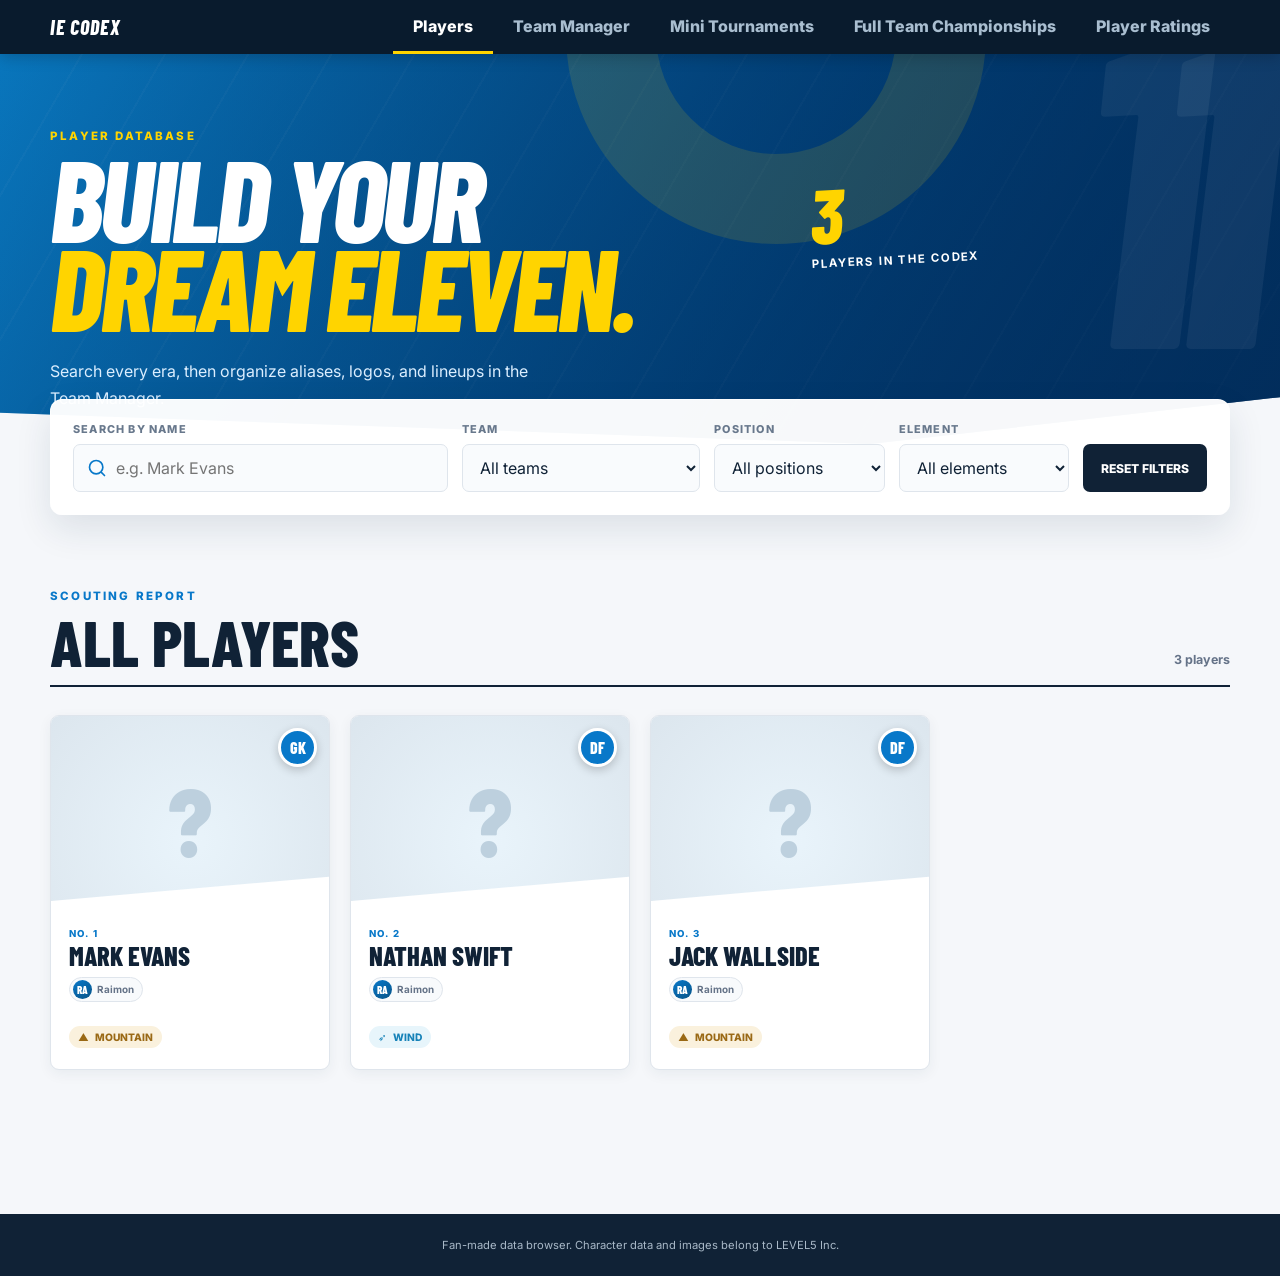
==== index.html @ 279a4577 "Add selected teams ratings export" ====
<!doctype html>
<html lang="en">
<head>
  <meta charset="utf-8">
  <meta name="viewport" content="width=device-width, initial-scale=1">
  <meta name="description" content="Browse players and manage teams in the Inazuma Eleven Player Codex.">
  <title>Inazuma Eleven Player Codex</title>
  <link rel="stylesheet" href="styles.css">
</head>
<body>
  <nav class="topbar">
    <div class="shell topbar__inner">
      <strong>IE Codex</strong>
      <div class="view-tabs" role="tablist" aria-label="Application pages">
        <button class="view-tab is-active" data-view="players" type="button">Players</button>
        <button class="view-tab" data-view="teams" type="button">Team Manager</button>
        <button class="view-tab" data-view="tournaments" type="button">Mini Tournaments</button>
        <button class="view-tab" data-view="championships" type="button">Full Team Championships</button>
        <button class="view-tab" data-view="ratings" type="button">Player Ratings</button>
      </div>
    </div>
  </nav>
  <header class="hero">
    <div class="hero__glow" aria-hidden="true"></div>
    <div class="shell hero__content">
      <p class="eyebrow">Player database</p>
      <h1>Build your <span>dream eleven.</span></h1>
      <p class="hero__copy">Search every era, then organize aliases, logos, and lineups in the Team Manager.</p>
      <div class="hero__stats" aria-live="polite"><strong id="total-count">0</strong><span>players in the codex</span></div>
    </div>
  </header>

  <main class="shell">
    <section id="players-view" class="app-view">
      <section class="filters" aria-label="Player filters">
        <label class="search-field"><span>Search by name</span><span class="search-field__control"><svg aria-hidden="true" viewBox="0 0 24 24"><path d="m21 21-4.35-4.35m2.35-5.65a8 8 0 1 1-16 0 8 8 0 0 1 16 0Z"/></svg><input id="search" type="search" placeholder="e.g. Mark Evans" autocomplete="off"></span></label>
        <label><span>Team</span><select id="team-filter"><option value="">All teams</option></select></label>
        <label><span>Position</span><select id="position-filter"><option value="">All positions</option></select></label>
        <label><span>Element</span><select id="element-filter"><option value="">All elements</option></select></label>
        <button id="reset-filters" class="reset" type="button">Reset filters</button>
      </section>
      <section class="results" aria-labelledby="results-title">
        <div class="results__heading"><div><p class="eyebrow">Scouting report</p><h2 id="results-title">All players</h2></div><p id="result-count" class="result-count" aria-live="polite"></p></div>
        <div id="player-grid" class="player-grid"></div>
        <div id="empty-state" class="empty-state" hidden><span class="empty-state__ball" aria-hidden="true">⚽</span><h2>No players found</h2><p>Try another name or reset your filters.</p><button id="empty-reset" type="button">Show all players</button></div>
        <nav id="pagination" class="pagination" aria-label="Results pages"></nav>
      </section>
    </section>

    <section id="teams-view" class="app-view manager" hidden>
      <div class="manager__heading">
        <div><p class="eyebrow">Club administration</p><h2>Team Manager</h2><p>Automatic teams stay in sync with players.js. Your manual edits always take priority.</p></div>
        <div class="manager__actions"><button id="export-teams" class="button button--quiet" type="button">Export teams.js</button><button id="create-team" class="button" type="button">Create team</button></div>
      </div>
      <div class="manager__tools">
        <input id="team-search" type="search" placeholder="Search teams and aliases…">
        <button id="merge-teams" class="button button--dark" type="button" disabled>Merge selected</button>
      </div>
      <p id="team-count" class="result-count"></p>
      <div id="team-grid" class="team-grid"></div>
    </section>

    <section id="tournaments-view" class="app-view manager" hidden>
      <div class="manager__heading">
        <div><p class="eyebrow">Six-a-side setup</p><h2>Mini Tournaments</h2><p>Create tournament files for another game using only teamId and playerIds references.</p></div>
        <div class="manager__actions"><button id="export-tournaments" class="button button--quiet" type="button">Export mini-tournaments.js</button><button id="create-tournament" class="button" type="button">Create tournament</button></div>
      </div>
      <p id="tournament-count" class="result-count"></p>
      <div id="tournament-grid" class="tournament-grid"></div>
    </section>

    <section id="championships-view" class="app-view manager" hidden>
      <div class="manager__heading">
        <div><p class="eyebrow">Full roster competition</p><h2>Full Team Championships</h2><p>Create championship files with complete team rosters from teams.js and players.js.</p></div>
        <div class="manager__actions"><button id="export-championships" class="button button--quiet" type="button">Export full-team-championships.js</button><button id="create-championship" class="button" type="button">Create championship</button></div>
      </div>
      <p id="championship-count" class="result-count"></p>
      <div id="championship-grid" class="tournament-grid"></div>
    </section>

    <section id="ratings-view" class="app-view manager" hidden>
      <div class="manager__heading">
        <div><p class="eyebrow">Data check</p><h2>Player Ratings</h2><p>Read-only verification page for players and team links before rating tools are added.</p></div>
      </div>
      <details class="ratings-debug-details"><summary>Debug</summary><div id="ratings-debug" class="ratings-debug" aria-live="polite"></div></details>
      <div class="manager__actions ratings-actions"><button id="export-ratings" class="button button--quiet" type="button">Export ratings.json</button><button id="export-rated-teams" class="button button--quiet" type="button">Export teams.rated.json</button></div>
      <details class="ratings-selected-export"><summary>Export per squadre</summary>
        <div class="ratings-selected-export__actions"><button id="ratings-export-select-all" class="button button--quiet" type="button">Seleziona tutte</button><button id="ratings-export-clear" class="button button--quiet" type="button">Deseleziona tutte</button><button id="ratings-export-rated-only" class="button button--quiet" type="button">Solo squadre con almeno 1 giocatore valutato</button></div>
        <div id="ratings-export-team-list" class="ratings-export-team-list"></div>
        <div class="ratings-selected-export__footer"><button id="export-selected-team-ratings" class="button" type="button" disabled>Export squadre selezionate</button><p id="ratings-export-feedback" class="picker-message">Seleziona almeno una squadra da esportare.</p></div>
      </details>
      <div id="ratings-progress" class="ratings-progress"></div>
      <div class="ratings-layout">
        <section class="ratings-teams-panel">
          <div class="ratings-section-bar"><h3>Squadre</h3><button id="ratings-toggle-teams" class="button button--quiet" type="button">Nascondi squadre</button></div>
          <div id="ratings-team-list" class="ratings-team-list"></div>
        </section>
        <section class="ratings-roster-panel">
          <div id="ratings-selected-team" class="ratings-selected-team"></div>
          <h3 id="ratings-player-heading">Giocatori squadra</h3>
          <div class="ratings-filters"><input id="ratings-player-search" type="search" placeholder="Cerca giocatore…"><select id="ratings-status-filter"><option value="all">Tutti</option><option value="rated">Valutati</option><option value="unrated">Non valutati</option></select></div>
          <div id="ratings-player-list" class="ratings-player-list"></div>
        </section>
        <section class="ratings-editor-panel">
          <div id="ratings-editor" class="ratings-editor" hidden></div>
        </section>
      </div>
    </section>
  </main>

  <dialog id="team-dialog" class="team-dialog">
    <form id="team-form" method="dialog">
      <header class="dialog-header"><div id="dialog-logo" class="team-logo team-logo--large"></div><div><p class="eyebrow">Team detail</p><h2 id="dialog-title">Team</h2></div><button class="dialog-close" value="cancel" aria-label="Close">×</button></header>
      <input id="team-id" type="hidden">
      <div class="form-grid">
        <label><span>Team name</span><input id="team-name" required></label>
        <label class="logo-field"><span>Logo URL</span><span class="inline-control"><input id="team-logo-url" type="url" placeholder="https://example.com/logo.png"><button id="set-logo" type="button">Set Logo URL</button></span></label>
        <label class="form-wide"><span>Aliases (one per line)</span><textarea id="team-aliases" rows="3" placeholder="Raimon GO&#10;Raimon Junior High"></textarea></label>
        <label class="form-wide"><span>Notes</span><textarea id="team-notes" rows="3"></textarea></label>
      </div>
      <section class="roster-editor"><div class="roster-editor__heading"><h3>Players</h3><span id="roster-count"></span></div><div class="roster-add"><select id="add-player"></select><button id="add-player-button" type="button">Add player</button></div><div id="roster-list" class="roster-list"></div></section>
      <footer class="dialog-actions"><button id="delete-team" class="button button--danger" type="button">Delete custom team</button><span></span><button class="button button--quiet" value="cancel">Cancel</button><button id="save-team" class="button" value="default">Save changes</button></footer>
    </form>
  </dialog>

  <dialog id="merge-dialog" class="confirm-dialog"><form method="dialog"><h2>Merge teams</h2><p id="merge-summary"></p><label><span>Keep as canonical team</span><select id="merge-target"></select></label><p class="warning">A backup will be created automatically. All players and aliases will move to the canonical team.</p><div class="dialog-actions"><button class="button button--quiet" value="cancel">Cancel</button><button id="confirm-merge" class="button button--danger" value="default">Confirm merge</button></div></form></dialog>

  <dialog id="tournament-dialog" class="tournament-dialog">
    <form id="tournament-form" method="dialog">
      <header class="dialog-header"><div><p class="eyebrow">Tournament detail</p><h2 id="tournament-title">Mini Tournament</h2></div><button class="dialog-close" value="cancel" aria-label="Close">×</button></header>
      <input id="tournament-id" type="hidden">
      <label class="single-field"><span>Tournament name</span><input id="tournament-name" required></label>
      <section class="tournament-builder">
        <div class="tournament-picker">
          <h3>Team picker</h3>
          <input id="tournament-team-search" class="team-card-search" type="search" placeholder="Search available teams…">
          <div id="tournament-team-cards" class="selectable-team-grid"></div>
          <button id="add-tournament-team" class="button" type="button" disabled>Add team to tournament</button>
          <p id="tournament-picker-message" class="picker-message">Select 6 players to add this team</p>
          <div id="tournament-player-picker" class="tournament-player-list"></div>
        </div>
        <div class="tournament-added">
          <h3>Teams in this tournament</h3>
          <div id="tournament-team-panels" class="tournament-team-panels"></div>
        </div>
      </section>
      <div id="tournament-errors" class="validation-errors" aria-live="polite"></div>
      <footer class="dialog-actions"><button id="delete-tournament" class="button button--danger" type="button">Delete</button><span></span><button class="button button--quiet" value="cancel">Cancel</button><button id="save-tournament" class="button" value="default">Save tournament</button></footer>
    </form>
  </dialog>

  <dialog id="championship-dialog" class="tournament-dialog">
    <form id="championship-form" method="dialog">
      <header class="dialog-header"><div><p class="eyebrow">Championship detail</p><h2 id="championship-title">Championship</h2></div><button class="dialog-close" value="cancel" aria-label="Close">×</button></header>
      <input id="championship-id" type="hidden">
      <label class="single-field"><span>Championship name</span><input id="championship-name" required></label>
      <section class="tournament-builder">
        <div class="tournament-picker">
          <h3>Add full team</h3>
          <input id="championship-team-search" class="team-card-search" type="search" placeholder="Search available teams…">
          <div id="championship-team-cards" class="selectable-team-grid"></div>
          <p class="picker-message">Select a team card to add its full roster automatically.</p>
        </div>
        <div class="tournament-added">
          <h3>Teams in this championship</h3>
          <div id="championship-team-panels" class="tournament-team-panels"></div>
        </div>
      </section>
      <div id="championship-errors" class="validation-errors" aria-live="polite"></div>
      <footer class="dialog-actions"><button id="delete-championship" class="button button--danger" type="button">Delete</button><span></span><button class="button button--quiet" value="cancel">Cancel</button><button id="save-championship" class="button" value="default">Save championship</button></footer>
    </form>
  </dialog>

  <dialog id="championship-roster-dialog" class="tournament-dialog">
    <form method="dialog">
      <header class="dialog-header"><div><p class="eyebrow">Roster editor</p><h2 id="championship-roster-title">Edit roster</h2></div><button class="dialog-close" value="cancel" aria-label="Close">×</button></header>
      <div class="manager__tools"><input id="championship-roster-search" type="search" placeholder="Search this team roster…"><button id="reset-championship-roster" class="button button--quiet" type="button">Reset roster to full team</button></div>
      <div id="championship-roster-list" class="tournament-player-list"></div>
      <section class="championship-staff-editor">
        <h3>Optional staff</h3>
        <p class="picker-message">Staff controls are only available in Full Team Championships.</p>
        <input id="championship-staff-search" class="team-card-search" type="search" placeholder="Search coach or staff candidates…">
        <div id="championship-head-coach" class="staff-selection"></div>
        <div id="championship-staff-list" class="staff-selection"></div>
      </section>
      <footer class="dialog-actions"><span></span><button id="save-championship-roster" class="button" value="default">Done</button></footer>
    </form>
  </dialog>

  <footer><div class="shell">Fan-made data browser. Character data and images belong to LEVEL5 Inc.</div></footer>
  <script src="data/players.js"></script><script src="data/teams.js"></script><script src="team-store.js"></script><script src="tournament-store.js"></script><script src="full-team-championship-store.js"></script><script src="app.js"></script><script src="full-team-championships.js"></script><script src="player-ratings.js"></script>
</body>
</html>
---- styles.css ----
@import url('https://fonts.googleapis.com/css2?family=Barlow+Condensed:ital,wght@0,600;0,700;0,800;1,800&family=Inter:wght@400;500;600;700&display=swap');

:root {
  --ink: #102236;
  --muted: #657388;
  --paper: #f5f7fa;
  --panel: #fff;
  --line: #dfe5ec;
  --blue: #0878c9;
  --blue-dark: #075387;
  --yellow: #ffd400;
  --shadow: 0 14px 36px rgba(18, 45, 72, .11);
}

* { box-sizing: border-box; }
html { scroll-behavior: smooth; }
body {
  margin: 0;
  color: var(--ink);
  background: var(--paper);
  font-family: Inter, system-ui, sans-serif;
  -webkit-font-smoothing: antialiased;
}
button, input, select { font: inherit; }
button, select { cursor: pointer; }
.shell { width: min(1180px, calc(100% - 40px)); margin-inline: auto; }

.hero {
  min-height: 390px;
  position: relative;
  overflow: hidden;
  color: #fff;
  background:
    linear-gradient(115deg, rgba(0, 30, 67, .2), rgba(0, 45, 91, .75)),
    repeating-linear-gradient(120deg, transparent 0 70px, rgba(255,255,255,.035) 70px 72px),
    linear-gradient(120deg, #0b8cdb, #034b8a 63%, #062d5c);
  clip-path: polygon(0 0, 100% 0, 100% 88%, 68% 100%, 0 92%);
}
.hero::after {
  content: "11";
  position: absolute;
  right: max(2vw, calc((100vw - 1180px) / 2));
  top: -92px;
  font: italic 800 430px/1 "Barlow Condensed", sans-serif;
  color: rgba(255,255,255,.055);
  letter-spacing: -45px;
}
.hero__glow {
  position: absolute;
  width: 420px;
  height: 420px;
  border: 90px solid rgba(255,212,0,.12);
  border-radius: 50%;
  right: 23%;
  top: -230px;
}
.hero__content { position: relative; z-index: 1; padding-top: 75px; }
.eyebrow {
  margin: 0 0 10px;
  color: var(--blue);
  font-size: .72rem;
  font-weight: 800;
  letter-spacing: .19em;
  text-transform: uppercase;
}
.hero .eyebrow { color: var(--yellow); }
.hero h1, .results h2 {
  font-family: "Barlow Condensed", Impact, sans-serif;
  font-weight: 800;
  text-transform: uppercase;
}
.hero h1 { max-width: 700px; margin: 0; font-size: clamp(3.8rem, 9vw, 7.6rem); font-style: italic; line-height: .77; letter-spacing: -.035em; }
.hero h1 span { display: block; color: var(--yellow); }
.hero__copy { max-width: 520px; margin: 28px 0 0; color: #dbeeff; line-height: 1.65; }
.hero__stats { position: absolute; left: min(760px, 66%); top: 126px; display: grid; transform: rotate(-3deg); }
.hero__stats strong { color: var(--yellow); font: italic 800 clamp(3rem, 6vw, 5.5rem)/.8 "Barlow Condensed"; }
.hero__stats span { margin-top: 12px; font-size: .72rem; font-weight: 700; letter-spacing: .12em; text-transform: uppercase; }

.filters {
  position: relative;
  z-index: 3;
  display: grid;
  grid-template-columns: 2.2fr 1.4fr 1fr 1fr auto;
  gap: 14px;
  align-items: end;
  margin-top: -45px;
  padding: 22px;
  border: 1px solid rgba(255,255,255,.8);
  border-radius: 12px;
  background: rgba(255,255,255,.97);
  box-shadow: var(--shadow);
}
.filters label { min-width: 0; }
.filters label > span:first-child { display: block; margin: 0 0 8px; color: #68788c; font-size: .68rem; font-weight: 800; letter-spacing: .11em; text-transform: uppercase; }
.filters input, .filters select {
  width: 100%; height: 48px; border: 1px solid var(--line); border-radius: 7px; outline: 0; color: var(--ink); background: #f9fbfd; transition: .2s;
}
.filters input { padding: 0 14px 0 42px; }
.filters select { padding: 0 38px 0 13px; }
.filters input:focus, .filters select:focus { border-color: var(--blue); box-shadow: 0 0 0 3px rgba(8,120,201,.13); }
.search-field__control { position: relative; display: block; }
.search-field svg { position: absolute; z-index: 1; left: 14px; top: 14px; width: 20px; fill: none; stroke: var(--blue); stroke-linecap: round; stroke-width: 2; }
.reset { height: 48px; padding: 0 18px; border: 0; border-radius: 7px; color: #fff; background: var(--ink); font-size: .76rem; font-weight: 800; text-transform: uppercase; transition: .2s; }
.reset:hover { background: var(--blue); }

.results { padding: 74px 0 100px; }
.results__heading { display: flex; justify-content: space-between; align-items: end; margin-bottom: 28px; border-bottom: 2px solid var(--ink); }
.results h2 { margin: 0 0 14px; font-size: clamp(2.3rem, 5vw, 4rem); line-height: .9; }
.result-count { margin: 0 0 18px; color: var(--muted); font-size: .78rem; font-weight: 700; }
.player-grid { display: grid; grid-template-columns: repeat(4, 1fr); gap: 20px; }
.player-card { overflow: hidden; border: 1px solid var(--line); border-radius: 9px; background: var(--panel); box-shadow: 0 4px 14px rgba(21,48,76,.06); transition: transform .22s, box-shadow .22s; }
.player-card:hover { transform: translateY(-5px); box-shadow: var(--shadow); }
.player-card__portrait { position: relative; aspect-ratio: 4/3; overflow: hidden; background: radial-gradient(circle at 50% 60%, #e9f4fb, #dce6ee); }
.player-card__portrait::after { content: ""; position: absolute; inset: auto -20px -50px; height: 85px; transform: rotate(-5deg); background: var(--panel); }
.player-card img { width: 100%; height: 100%; object-fit: contain; object-position: center bottom; transition: transform .3s; }
.player-card:hover img { transform: scale(1.035); }
.player-card--image-error img { visibility: hidden; }
.player-card--image-error .player-card__portrait::before { content: "?"; position: absolute; inset: 0; display: grid; place-items: center; color: #bdd0de; font: 800 6rem "Barlow Condensed"; }
.position-badge { position: absolute; z-index: 2; right: 12px; top: 12px; display: grid; width: 39px; height: 39px; place-items: center; border: 3px solid #fff; border-radius: 50%; color: #fff; background: var(--blue); box-shadow: 0 3px 10px rgba(0,0,0,.2); font: 800 1rem "Barlow Condensed"; }
.player-card__body { position: relative; z-index: 2; min-height: 145px; padding: 4px 18px 18px; }
.player-card__meta { margin: 0 0 4px; color: var(--blue); font-size: .6rem; font-weight: 800; letter-spacing: .12em; }
.player-card h3 { overflow: hidden; margin: 0; font: 800 1.65rem/1 "Barlow Condensed"; text-overflow: ellipsis; text-transform: uppercase; white-space: nowrap; }
.player-card__team { overflow: hidden; min-height: 36px; margin: 7px 0 12px; color: var(--muted); font-size: .72rem; line-height: 1.4; display: -webkit-box; -webkit-box-orient: vertical; -webkit-line-clamp: 2; }
.element { display: inline-flex; gap: 6px; align-items: center; padding: 5px 9px; border-radius: 30px; font-size: .64rem; font-weight: 800; text-transform: uppercase; }
.element--fire { color: #c23b2d; background: #fff0ed; }
.element--forest { color: #268755; background: #e8f7ef; }
.element--wind { color: #1682b8; background: #e7f5fb; }
.element--mountain { color: #9a6915; background: #faf1dd; }
.element--neutral { color: #667; background: #eef0f3; }

.empty-state { padding: 80px 20px; border: 1px dashed #c9d3dd; border-radius: 12px; text-align: center; background: #fff; }
.empty-state__ball { display: block; margin-bottom: 10px; font-size: 2.4rem; filter: grayscale(1); opacity: .5; }
.empty-state h2 { margin: 0; font-size: 2.4rem; }
.empty-state p { color: var(--muted); }
.empty-state button { padding: 11px 18px; border: 0; border-radius: 6px; color: #fff; background: var(--blue); font-weight: 700; }
.pagination { display: flex; flex-wrap: wrap; gap: 7px; justify-content: center; align-items: center; margin-top: 44px; }
.pagination button { min-width: 39px; height: 39px; padding: 0 12px; border: 1px solid var(--line); border-radius: 6px; color: var(--ink); background: #fff; font-size: .75rem; font-weight: 700; }
.pagination button:hover:not(:disabled), .pagination button[aria-current="page"] { border-color: var(--blue); color: #fff; background: var(--blue); }
.pagination button:disabled { cursor: default; opacity: .4; }
.pagination span { color: var(--muted); }
footer { padding: 24px 0; color: #a9b9c8; background: var(--ink); font-size: .7rem; text-align: center; }

@media (max-width: 980px) {
  .hero__stats { display: none; }
  .filters { grid-template-columns: 2fr 1fr 1fr; }
  .filters label:nth-child(2) { grid-column: span 2; }
  .player-grid { grid-template-columns: repeat(3, 1fr); }
}
@media (max-width: 700px) {
  .shell { width: min(100% - 24px, 1180px); }
  .hero { min-height: 345px; clip-path: polygon(0 0,100% 0,100% 94%,0 100%); }
  .hero__content { padding-top: 56px; }
  .hero h1 { font-size: clamp(3.5rem, 17vw, 5.5rem); }
  .hero__copy { margin-top: 22px; font-size: .9rem; }
  .filters { grid-template-columns: 1fr 1fr; margin-top: -28px; padding: 16px; }
  .filters .search-field, .filters label:nth-child(2), .reset { grid-column: span 2; }
  .results { padding-top: 58px; }
  .player-grid { grid-template-columns: repeat(2, 1fr); gap: 12px; }
  .player-card__body { min-height: 135px; padding-inline: 13px; }
  .player-card h3 { font-size: 1.35rem; }
  .results__heading { align-items: start; }
}
@media (max-width: 430px) {
  .player-grid { grid-template-columns: 1fr; }
  .player-card { display: grid; grid-template-columns: 42% 58%; }
  .player-card__portrait { height: 100%; aspect-ratio: auto; }
  .player-card__portrait::after { display: none; }
  .player-card__body { padding: 22px 13px; }
  .position-badge { width: 33px; height: 33px; right: 7px; top: 7px; }
}

/* Application navigation and team management */
[hidden] { display: none !important; }
.topbar { position: sticky; z-index: 20; top: 0; color: #fff; background: #091b2d; box-shadow: 0 3px 14px rgba(0,0,0,.2); }
.topbar__inner { display: flex; min-height: 54px; align-items: center; justify-content: space-between; }
.topbar strong { font: italic 800 1.25rem "Barlow Condensed"; letter-spacing: .04em; text-transform: uppercase; }
.view-tabs { display: flex; align-self: stretch; }
.view-tab { padding: 0 20px; border: 0; border-bottom: 3px solid transparent; color: #a9bed0; background: transparent; font-weight: 800; }
.view-tab:hover, .view-tab.is-active { border-bottom-color: var(--yellow); color: #fff; }
.app-view { min-height: 500px; }
.button { min-height: 43px; padding: 0 18px; border: 0; border-radius: 7px; color: #fff; background: var(--blue); font-size: .76rem; font-weight: 800; text-transform: uppercase; }
.button:hover { background: var(--blue-dark); }
.button--quiet { border: 1px solid var(--line); color: var(--ink); background: #fff; }
.button--dark { background: var(--ink); }
.button--danger { background: #c53c3c; }
.button:disabled { cursor: not-allowed; opacity: .4; }
.player-card__teams { display: flex; overflow: hidden; min-height: 36px; margin: 7px 0 12px; gap: 5px; flex-wrap: wrap; align-content: start; }
.player-card__team { margin: 0; }
.team-chip { display: inline-flex; max-width: 100%; height: 25px; padding: 2px 8px 2px 3px; align-items: center; gap: 5px; overflow: hidden; border: 1px solid var(--line); border-radius: 20px; color: var(--muted); background: #f8fafc; font-size: .62rem; font-weight: 700; text-overflow: ellipsis; white-space: nowrap; }
.team-chip:hover { border-color: var(--blue); color: var(--blue); }
.team-logo { display: inline-grid; overflow: hidden; flex: 0 0 auto; place-items: center; border-radius: 50%; color: #fff; background: linear-gradient(145deg, var(--blue), var(--blue-dark)); font: 800 .7rem "Barlow Condensed"; }
.team-logo img { width: 100%; height: 100%; object-fit: contain; background: #fff; }
.team-logo--tiny { width: 19px; height: 19px; }
.team-logo--card { width: 74px; height: 74px; font-size: 1.5rem; }
.team-logo--large { width: 92px; height: 92px; font-size: 2rem; box-shadow: 0 8px 22px rgba(12,58,91,.18); }
.manager { padding: 70px 0 100px; }
.manager__heading { display: flex; align-items: end; justify-content: space-between; gap: 30px; padding-bottom: 26px; border-bottom: 2px solid var(--ink); }
.manager h2, .team-dialog h2, .confirm-dialog h2 { margin: 0; font: 800 clamp(2.4rem, 5vw, 4rem)/.9 "Barlow Condensed"; text-transform: uppercase; }
.manager__heading p:last-child { max-width: 610px; margin-bottom: 0; color: var(--muted); line-height: 1.6; }
.manager__actions { display: flex; gap: 9px; }
.manager__tools { display: flex; gap: 12px; margin: 26px 0 10px; }
.manager__tools input { width: min(480px, 100%); height: 45px; padding: 0 15px; border: 1px solid var(--line); border-radius: 7px; }
.team-grid { display: grid; grid-template-columns: repeat(3, 1fr); gap: 16px; margin-top: 22px; }
.team-card { position: relative; display: flex; min-width: 0; align-items: center; border: 1px solid var(--line); border-radius: 10px; background: #fff; box-shadow: 0 4px 14px rgba(21,48,76,.05); transition: .2s; }
.team-card:hover { border-color: #a9cce2; transform: translateY(-2px); box-shadow: var(--shadow); }
.team-card__select { width: 18px; height: 18px; margin: 0 0 0 15px; accent-color: var(--blue); }
.team-card__open { display: flex; min-width: 0; width: 100%; padding: 15px; align-items: center; gap: 15px; border: 0; text-align: left; background: transparent; }
.team-card__text { display: grid; min-width: 0; gap: 5px; }
.team-card__text strong { overflow: hidden; font: 800 1.5rem "Barlow Condensed"; text-overflow: ellipsis; text-transform: uppercase; white-space: nowrap; }
.team-card__text span { color: var(--muted); font-size: .7rem; }
dialog { padding: 0; border: 0; border-radius: 13px; color: var(--ink); box-shadow: 0 30px 90px rgba(0,20,40,.35); }
dialog::backdrop { background: rgba(3,20,37,.7); backdrop-filter: blur(3px); }
.team-dialog { width: min(850px, calc(100% - 30px)); max-height: calc(100vh - 30px); }
.team-dialog form { padding: 28px; }
.dialog-header { display: flex; align-items: center; gap: 20px; padding-bottom: 22px; border-bottom: 1px solid var(--line); }
.dialog-header h2 { font-size: 3rem; }
.dialog-close { margin-left: auto; align-self: start; border: 0; color: var(--muted); background: transparent; font-size: 2rem; }
.form-grid { display: grid; grid-template-columns: 1fr 1fr; gap: 17px; padding: 25px 0; }
.form-grid label, .confirm-dialog label { display: grid; gap: 7px; }
.form-grid label > span:first-child, .confirm-dialog label > span:first-child { color: var(--muted); font-size: .67rem; font-weight: 800; letter-spacing: .1em; text-transform: uppercase; }
.form-grid input, .form-grid textarea, .confirm-dialog select, .roster-add select, .roster-row select { width: 100%; padding: 11px 12px; border: 1px solid var(--line); border-radius: 6px; color: var(--ink); background: #fbfcfd; }
.form-grid textarea { resize: vertical; }
.form-wide { grid-column: 1 / -1; }
.inline-control { display: flex; gap: 7px; }
.inline-control button, .roster-add button { flex: 0 0 auto; border: 0; border-radius: 6px; color: #fff; background: var(--ink); font-size: .7rem; font-weight: 800; }
.roster-editor { padding-top: 20px; border-top: 1px solid var(--line); }
.roster-editor__heading { display: flex; align-items: center; justify-content: space-between; }
.roster-editor h3 { margin: 0; font: 800 1.8rem "Barlow Condensed"; text-transform: uppercase; }
.roster-editor__heading span { color: var(--muted); font-size: .72rem; }
.roster-add { display: flex; gap: 8px; margin: 13px 0; }
.roster-add button { padding: 0 15px; }
.roster-list { display: grid; max-height: 270px; overflow: auto; gap: 6px; }
.roster-row { display: grid; grid-template-columns: minmax(180px, 1fr) 180px auto; align-items: center; gap: 8px; padding: 7px; border-radius: 7px; background: #f5f8fb; }
.roster-person { display: flex; min-width: 0; align-items: center; gap: 9px; overflow: hidden; font-size: .78rem; font-weight: 700; text-overflow: ellipsis; white-space: nowrap; }
.roster-person img { width: 38px; height: 38px; flex: 0 0 auto; border-radius: 50%; object-fit: contain; background: #e4edf4; }
.icon-button { padding: 8px 10px; border: 0; color: #a32c2c; background: transparent; font-size: .68rem; font-weight: 800; }
.dialog-actions { display: flex; align-items: center; gap: 9px; padding-top: 22px; }
.dialog-actions span { flex: 1; }
.confirm-dialog { width: min(500px, calc(100% - 30px)); }
.confirm-dialog form { padding: 28px; }
.confirm-dialog h2 { font-size: 2.6rem; }
.confirm-dialog p { color: var(--muted); line-height: 1.55; }
.confirm-dialog .warning { padding: 11px; border-left: 3px solid #e5a400; background: #fff8dc; font-size: .75rem; }
.confirm-dialog .dialog-actions { justify-content: end; }

@media (max-width: 900px) { .team-grid { grid-template-columns: repeat(2, 1fr); } .manager__heading { align-items: start; flex-direction: column; } }
@media (max-width: 650px) {
  .topbar__inner { width: 100%; padding-left: 12px; }
  .view-tab { padding-inline: 13px; font-size: .75rem; }
  .manager { padding-top: 50px; }
  .manager__actions, .manager__tools { width: 100%; flex-wrap: wrap; }
  .manager__actions .button { flex: 1; }
  .team-grid { grid-template-columns: 1fr; }
  .form-grid { grid-template-columns: 1fr; }
  .form-wide { grid-column: auto; }
  .team-dialog form { padding: 18px; }
  .dialog-header .team-logo { width: 68px; height: 68px; }
  .roster-row { grid-template-columns: 1fr auto; }
  .roster-row select { grid-column: 1 / -1; grid-row: 2; }
  .dialog-actions { flex-wrap: wrap; }
  .dialog-actions span { display: none; }
}

/* Mini tournament builder */
.tournament-grid { display: grid; grid-template-columns: repeat(3, 1fr); gap: 16px; margin-top: 22px; }
.tournament-card { display: grid; gap: 11px; padding: 18px; border: 1px solid var(--line); border-radius: 10px; background: #fff; box-shadow: 0 4px 14px rgba(21,48,76,.05); }
.tournament-card--invalid { border-color: #efb3b3; background: #fffafa; }
.tournament-card h3 { margin: 0; font: 800 1.8rem/1 "Barlow Condensed"; text-transform: uppercase; }
.tournament-card p { margin: 0; color: var(--muted); font-size: .75rem; }
.tournament-card__teams { display: flex; min-height: 30px; flex-wrap: wrap; gap: 6px; }
.card-actions { display: flex; flex-wrap: wrap; gap: 7px; }
.card-actions .button { min-height: 36px; padding-inline: 12px; }
.tournament-dialog { width: min(1050px, calc(100% - 30px)); max-height: calc(100vh - 30px); }
.tournament-dialog form { padding: 28px; }
.single-field { display: grid; gap: 7px; padding: 22px 0; }
.single-field span { color: var(--muted); font-size: .67rem; font-weight: 800; letter-spacing: .1em; text-transform: uppercase; }
.single-field input { width: 100%; padding: 12px; border: 1px solid var(--line); border-radius: 6px; }
.tournament-builder { border-top: 1px solid var(--line); padding-top: 18px; }
.tournament-team-panels { display: grid; gap: 16px; margin-top: 15px; }
.tournament-team-panel { border: 1px solid var(--line); border-radius: 10px; overflow: hidden; background: #fff; }
.tournament-team-panel header { display: flex; align-items: center; gap: 14px; padding: 14px; background: #f5f8fb; }
.tournament-team-panel header div { min-width: 0; flex: 1; }
.tournament-team-panel h3 { margin: 0; font: 800 1.65rem/1 "Barlow Condensed"; text-transform: uppercase; }
.tournament-team-panel p { margin: 4px 0 0; color: var(--muted); font-size: .72rem; }
.tournament-player-list { display: grid; grid-template-columns: repeat(3, 1fr); gap: 8px; padding: 14px; }
.tournament-player { display: grid; grid-template-columns: auto 42px minmax(0, 1fr); align-items: center; gap: 8px; padding: 7px; border: 1px solid var(--line); border-radius: 8px; background: #fbfcfd; }
.tournament-player input { accent-color: var(--blue); }
.tournament-player img { width: 42px; height: 42px; border-radius: 50%; object-fit: contain; background: #e4edf4; }
.tournament-player span { display: grid; min-width: 0; }
.tournament-player strong { overflow: hidden; font-size: .76rem; text-overflow: ellipsis; white-space: nowrap; }
.tournament-player small { color: var(--muted); font-size: .65rem; }
.validation-errors { display: grid; gap: 5px; margin-top: 14px; }
.validation-errors p { margin: 0; padding: 8px 10px; border-left: 3px solid #c53c3c; color: #8f2929; background: #fff1f1; font-size: .74rem; }
@media (max-width: 900px) { .tournament-grid { grid-template-columns: repeat(2, 1fr); } .tournament-player-list { grid-template-columns: repeat(2, 1fr); } }
@media (max-width: 650px) { .tournament-grid, .tournament-player-list { grid-template-columns: 1fr; } .tournament-dialog form { padding: 18px; } .tournament-team-panel header { align-items: start; flex-direction: column; } }
.tournament-picker, .tournament-added { display: grid; gap: 12px; }
.tournament-picker h3, .tournament-added h3 { margin: 0; font: 800 1.55rem/1 "Barlow Condensed"; text-transform: uppercase; }
.picker-message { margin: 0; color: var(--muted); font-size: .74rem; font-weight: 800; }
.picker-empty { grid-column: 1 / -1; margin: 0; padding: 18px; border: 1px dashed var(--line); border-radius: 8px; color: var(--muted); background: #fbfcfd; text-align: center; }
.selected-player-list { display: flex; flex-wrap: wrap; gap: 7px; padding: 14px; }
.selected-player { display: inline-flex; max-width: 190px; align-items: center; gap: 7px; padding: 5px 9px 5px 5px; overflow: hidden; border: 1px solid var(--line); border-radius: 999px; background: #fff; font-size: .72rem; font-weight: 700; text-overflow: ellipsis; white-space: nowrap; }
.selected-player img { width: 28px; height: 28px; flex: 0 0 auto; border-radius: 50%; object-fit: contain; background: #e4edf4; }

.team-card-search {
  width: 100%;
  border: 1px solid var(--line);
  border-radius: 999px;
  padding: .75rem 1rem;
  font: inherit;
  background: #fff;
}

.selectable-team-grid {
  display: grid;
  grid-template-columns: repeat(auto-fit, minmax(210px, 1fr));
  gap: .8rem;
  margin: .75rem 0;
}

.selectable-team-card {
  border: 1px solid var(--line);
  border-radius: 18px;
  background: #fff;
  padding: .85rem;
  display: grid;
  grid-template-columns: auto 1fr auto;
  align-items: center;
  gap: .7rem;
  cursor: pointer;
  text-align: left;
  box-shadow: 0 10px 24px rgba(20, 52, 89, .08);
}

.selectable-team-card:hover,
.selectable-team-card:focus,
.selectable-team-card.is-selected {
  border-color: var(--blue);
  outline: none;
  box-shadow: 0 14px 30px rgba(34, 118, 245, .16);
}

.selectable-team-card__text {
  display: grid;
  gap: .15rem;
}

.selectable-team-card__text small {
  color: var(--muted);
}

.team-card-view {
  border: 0;
  border-radius: 999px;
  background: #eef5ff;
  color: #1656a3;
  padding: .45rem .7rem;
  font-weight: 700;
  cursor: pointer;
}

.selectable-team-roster {
  grid-column: 1 / -1;
  display: flex;
  flex-wrap: wrap;
  gap: .35rem;
  padding-top: .6rem;
}

.selectable-team-roster[hidden] {
  display: none;
}

.championship-staff-editor {
  margin-top: 1rem;
  padding-top: 1rem;
  border-top: 1px solid var(--line);
}

.staff-selection {
  display: grid;
  gap: .45rem;
  margin-top: .7rem;
}

.staff-selection h4 {
  margin: .4rem 0 0;
}

@media (max-width: 620px) {
  .selectable-team-card {
    grid-template-columns: auto 1fr;
  }
  .team-card-view {
    grid-column: 1 / -1;
    justify-self: start;
  }
}

.ratings-debug {
  display: grid;
  grid-template-columns: repeat(auto-fit, minmax(220px, 1fr));
  gap: .8rem;
  margin-bottom: 1.2rem;
}

.ratings-debug__item,
.ratings-empty {
  border: 1px solid var(--line);
  border-radius: 16px;
  background: #fff;
  padding: 1rem;
  box-shadow: 0 10px 24px rgba(18, 45, 72, .07);
}

.ratings-debug__item {
  display: grid;
  gap: .3rem;
}

.ratings-debug__item span,
.ratings-empty small {
  color: var(--muted);
  font-size: .82rem;
}

.ratings-layout {
  display: grid;
  grid-template-columns: minmax(260px, 360px) 1fr;
  gap: 1rem;
  align-items: start;
}

.ratings-layout h3 {
  margin: 0 0 .7rem;
  font: 800 1.45rem/1 "Barlow Condensed", sans-serif;
  text-transform: uppercase;
}

.ratings-team-list,
.ratings-player-list {
  display: grid;
  gap: .7rem;
}

.ratings-team-card,
.ratings-player-row {
  width: 100%;
  border: 1px solid var(--line);
  border-radius: 18px;
  background: #fff;
  padding: .8rem;
  display: flex;
  align-items: center;
  gap: .75rem;
  text-align: left;
  box-shadow: 0 10px 24px rgba(18, 45, 72, .07);
}

.ratings-team-card:hover,
.ratings-team-card:focus,
.ratings-team-card.is-selected {
  border-color: var(--blue);
  outline: none;
  box-shadow: 0 14px 30px rgba(34, 118, 245, .16);
}

.ratings-team-card__text,
.ratings-player-row span {
  display: grid;
  min-width: 0;
  gap: .18rem;
}

.ratings-team-card__text small,
.ratings-player-row small {
  color: var(--muted);
}

.ratings-player-row__portrait {
  width: 54px;
  height: 54px;
  flex: 0 0 auto;
  border-radius: 50%;
  display: grid;
  place-items: center;
  overflow: hidden;
  background: #e4edf4;
  color: var(--blue-dark);
  font-weight: 900;
}

.ratings-player-row__portrait img {
  width: 100%;
  height: 100%;
  object-fit: contain;
}

@media (max-width: 820px) {
  .ratings-layout {
    grid-template-columns: 1fr;
  }
}

.ratings-actions {
  justify-content: flex-start;
  margin-bottom: 1rem;
}

.ratings-progress {
  margin-bottom: 1rem;
  padding: .8rem 1rem;
  border: 1px solid var(--line);
  border-radius: 16px;
  background: #fff;
  color: var(--blue-dark);
  font-weight: 900;
}

.ratings-filters {
  display: grid;
  grid-template-columns: minmax(160px, 1fr) auto;
  gap: .6rem;
  margin-bottom: .8rem;
}

.ratings-filters input,
.ratings-filters select {
  border: 1px solid var(--line);
  border-radius: 999px;
  padding: .72rem .9rem;
  background: #fff;
}

.ratings-player-row {
  cursor: pointer;
  justify-content: space-between;
}

.ratings-player-row.is-selected {
  border-color: var(--blue);
  box-shadow: 0 14px 30px rgba(34, 118, 245, .16);
}

.ratings-badge {
  flex: 0 0 auto;
  border-radius: 999px;
  background: #eef1f4;
  color: var(--muted);
  padding: .35rem .65rem;
  font-size: .72rem;
  font-weight: 900;
}

.ratings-badge--rated {
  background: #e8f7ef;
  color: #147541;
}

.ratings-editor {
  margin-top: 1rem;
}

.ratings-editor-card {
  border: 1px solid var(--line);
  border-radius: 24px;
  background: #fff;
  padding: 1rem;
  box-shadow: var(--shadow);
}

.ratings-editor-card header {
  display: flex;
  gap: 1rem;
  align-items: center;
  margin-bottom: 1rem;
}

.ratings-editor-card h3 {
  margin: 0;
  font: 800 1.8rem/1 "Barlow Condensed", sans-serif;
  text-transform: uppercase;
}

.ratings-editor-card p {
  margin: .25rem 0 0;
  color: var(--muted);
}

.ratings-editor-card__score {
  color: var(--blue-dark) !important;
  font-weight: 900;
}

.ratings-editor-card__portrait {
  width: 84px;
  height: 84px;
  flex: 0 0 auto;
  border-radius: 24px;
  display: grid;
  place-items: center;
  overflow: hidden;
  background: #e4edf4;
  color: var(--blue-dark);
  font-weight: 900;
}

.ratings-editor-card__portrait img {
  width: 100%;
  height: 100%;
  object-fit: contain;
}

.ratings-stat-grid {
  display: grid;
  gap: .65rem;
}

.ratings-stat-control {
  display: grid;
  grid-template-columns: 1fr 48px 62px 48px;
  align-items: center;
  gap: .55rem;
  padding: .65rem;
  border: 1px solid var(--line);
  border-radius: 16px;
  background: #fbfcfd;
}

.ratings-stat-control button {
  width: 48px;
  height: 48px;
  border: 0;
  border-radius: 50%;
  background: var(--blue);
  color: #fff;
  font-size: 1.5rem;
  font-weight: 900;
}

.ratings-stat-control span {
  color: var(--ink);
  font-size: 1.8rem;
  font-weight: 900;
  text-align: center;
}

.ratings-editor-actions {
  display: flex;
  flex-wrap: wrap;
  gap: .7rem;
  margin-top: 1rem;
}

.ratings-save-next {
  font-size: 1rem;
  letter-spacing: .04em;
}

.ratings-complete {
  margin-top: 1rem !important;
  padding: .8rem 1rem;
  border-radius: 14px;
  background: #e8f7ef;
  color: #147541 !important;
  font-weight: 900;
}

@media (max-width: 560px) {
  .ratings-filters,
  .ratings-stat-control {
    grid-template-columns: 1fr;
  }
  .ratings-stat-control button,
  .ratings-stat-control span {
    justify-self: stretch;
    width: 100%;
  }
  .ratings-editor-card header {
    align-items: flex-start;
    flex-direction: column;
  }
}

/* Compact Player Ratings workspace */
.ratings-debug-details {
  margin-bottom: .65rem;
}

.ratings-debug-details summary {
  display: inline-flex;
  align-items: center;
  gap: .4rem;
  border: 1px solid var(--line);
  border-radius: 999px;
  background: #fff;
  padding: .45rem .8rem;
  color: var(--muted);
  font-size: .78rem;
  font-weight: 900;
  cursor: pointer;
}

.ratings-debug-details .ratings-debug {
  margin-top: .6rem;
}

.ratings-actions,
.ratings-progress {
  margin-bottom: .55rem;
}

.ratings-actions .button {
  padding: .55rem .8rem;
  font-size: .78rem;
}

.ratings-progress {
  padding: .55rem .75rem;
  border-radius: 12px;
  font-size: .82rem;
}

.ratings-layout {
  grid-template-columns: minmax(220px, 300px) minmax(260px, .8fr) minmax(440px, 1.4fr);
  gap: .75rem;
}

.ratings-section-bar,
.ratings-selected-team {
  display: flex;
  align-items: center;
  gap: .55rem;
  margin-bottom: .45rem;
}

.ratings-section-bar {
  justify-content: space-between;
}

.ratings-section-bar .button {
  padding: .4rem .6rem;
  font-size: .72rem;
}

.ratings-selected-team {
  min-height: 52px;
  border: 1px solid var(--line);
  border-radius: 14px;
  background: #fff;
  padding: .45rem .6rem;
  box-shadow: 0 8px 18px rgba(18, 45, 72, .06);
}

.ratings-selected-team .team-logo--card,
.ratings-team-card .team-logo--card {
  width: 36px;
  height: 36px;
  min-width: 36px;
  font-size: .7rem;
}

.ratings-selected-team span {
  color: var(--muted);
  font-size: .76rem;
  font-weight: 800;
}

.ratings-teams-collapsed .ratings-teams-panel .ratings-team-list {
  display: none;
}

.ratings-teams-collapsed .ratings-layout {
  grid-template-columns: minmax(180px, 220px) minmax(260px, .8fr) minmax(440px, 1.6fr);
}

.ratings-team-list,
.ratings-player-list {
  gap: .38rem;
}

.ratings-team-card {
  min-height: 52px;
  border-radius: 12px;
  padding: .42rem .5rem;
  gap: .5rem;
  box-shadow: none;
}

.ratings-team-card__text {
  grid-template-columns: 1fr auto;
  align-items: center;
  column-gap: .5rem;
  row-gap: .05rem;
  width: 100%;
}

.ratings-team-card__text strong {
  overflow: hidden;
  text-overflow: ellipsis;
  white-space: nowrap;
  font-size: .84rem;
}

.ratings-team-card__text small {
  font-size: .68rem;
  line-height: 1.05;
}

.ratings-team-id {
  display: none;
}

.ratings-layout h3 {
  margin-bottom: .45rem;
  font-size: 1.15rem;
}

.ratings-filters {
  gap: .4rem;
  margin-bottom: .45rem;
}

.ratings-filters input,
.ratings-filters select {
  padding: .5rem .7rem;
  font-size: .82rem;
}

.ratings-player-row {
  min-height: 50px;
  border-radius: 12px;
  padding: .42rem .52rem;
  gap: .5rem;
  box-shadow: none;
}

.ratings-player-row__portrait {
  width: 40px;
  height: 40px;
}

.ratings-player-row strong {
  font-size: .86rem;
}

.ratings-player-row small {
  font-size: .68rem;
  line-height: 1.05;
}

.ratings-badge {
  padding: .28rem .45rem;
  font-size: .63rem;
}

.ratings-editor {
  margin-top: 0;
}

.ratings-editor-card {
  position: relative;
  display: grid;
  grid-template-columns: 150px 1fr;
  gap: .75rem;
  border-radius: 18px;
  padding: .75rem;
}

.ratings-editor-card header {
  display: grid;
  align-content: start;
  gap: .5rem;
  margin-bottom: 0;
}

.ratings-editor-card h3 {
  font-size: 1.45rem;
}

.ratings-editor-card p {
  font-size: .78rem;
}

.ratings-editor-card__portrait {
  width: 130px;
  height: 130px;
  border-radius: 18px;
}

.ratings-stat-grid {
  grid-template-columns: repeat(4, minmax(120px, 1fr));
  gap: .45rem;
}

.ratings-stat-control {
  grid-template-columns: 1fr 34px 38px 34px;
  gap: .25rem;
  padding: .45rem;
  border-radius: 12px;
}

.ratings-stat-control strong {
  grid-column: 1 / -1;
  font-size: .72rem;
  line-height: 1;
}

.ratings-stat-control button {
  width: 34px;
  height: 34px;
  font-size: 1.05rem;
}

.ratings-stat-control span {
  font-size: 1.25rem;
}

.ratings-editor-actions {
  position: sticky;
  right: 0;
  bottom: .5rem;
  grid-column: 1 / -1;
  z-index: 3;
  margin-top: .25rem;
  padding: .45rem;
  border: 1px solid var(--line);
  border-radius: 14px;
  background: rgba(255,255,255,.96);
  box-shadow: 0 10px 24px rgba(18,45,72,.12);
}

.ratings-save-next {
  flex: 1 1 220px;
  min-height: 44px;
}

.ratings-complete {
  grid-column: 1 / -1;
  margin-top: .25rem !important;
  padding: .55rem .75rem;
}

@media (max-width: 1180px) {
  .ratings-layout,
  .ratings-teams-collapsed .ratings-layout {
    grid-template-columns: minmax(210px, 280px) 1fr;
  }
  .ratings-editor-panel {
    grid-column: 2;
  }
  .ratings-stat-grid {
    grid-template-columns: repeat(2, minmax(140px, 1fr));
  }
}

@media (max-width: 820px) {
  .ratings-layout,
  .ratings-teams-collapsed .ratings-layout {
    grid-template-columns: 1fr;
  }
  .ratings-editor-panel {
    grid-column: auto;
  }
  .ratings-teams-collapsed .ratings-teams-panel .ratings-team-list {
    display: none;
  }
  .ratings-editor-card {
    grid-template-columns: 112px 1fr;
  }
  .ratings-editor-card__portrait {
    width: 96px;
    height: 96px;
  }
}

@media (max-width: 560px) {
  .ratings-stat-grid {
    grid-template-columns: repeat(2, minmax(0, 1fr));
  }
  .ratings-stat-control {
    grid-template-columns: 30px 1fr 30px;
  }
  .ratings-stat-control strong {
    grid-column: 1 / -1;
  }
  .ratings-stat-control button,
  .ratings-stat-control span {
    width: auto;
    justify-self: stretch;
  }
  .ratings-editor-card {
    grid-template-columns: 92px 1fr;
    gap: .55rem;
    padding: .6rem;
  }
  .ratings-editor-card header {
    align-items: start;
    grid-template-columns: 84px 1fr;
    grid-column: 1 / -1;
  }
  .ratings-editor-card__portrait {
    width: 84px;
    height: 84px;
  }
  .ratings-editor-card h3 {
    font-size: 1.2rem;
  }
  .ratings-stat-grid,
  .ratings-editor-actions {
    grid-column: 1 / -1;
  }
}

.ratings-selected-export {
  margin-bottom: .65rem;
  border: 1px solid var(--line);
  border-radius: 16px;
  background: #fff;
  padding: .55rem .7rem;
  box-shadow: 0 8px 18px rgba(18, 45, 72, .06);
}

.ratings-selected-export summary {
  color: var(--blue-dark);
  font-weight: 900;
  cursor: pointer;
}

.ratings-selected-export__actions,
.ratings-selected-export__footer {
  display: flex;
  flex-wrap: wrap;
  gap: .45rem;
  align-items: center;
  margin-top: .55rem;
}

.ratings-selected-export__actions .button,
.ratings-selected-export__footer .button {
  padding: .45rem .7rem;
  font-size: .74rem;
}

.ratings-export-team-list {
  display: grid;
  grid-template-columns: repeat(auto-fit, minmax(230px, 1fr));
  gap: .4rem;
  margin-top: .55rem;
}

.ratings-export-team-row {
  min-height: 46px;
  display: grid;
  grid-template-columns: auto 32px 1fr;
  align-items: center;
  gap: .45rem;
  border: 1px solid var(--line);
  border-radius: 12px;
  background: #fbfcfd;
  padding: .35rem .45rem;
  cursor: pointer;
}

.ratings-export-team-row .team-logo--tiny {
  width: 32px;
  height: 32px;
  min-width: 32px;
}

.ratings-export-team-row__text {
  display: grid;
  min-width: 0;
}

.ratings-export-team-row__text strong {
  overflow: hidden;
  font-size: .8rem;
  text-overflow: ellipsis;
  white-space: nowrap;
}

.ratings-export-team-row__text small {
  color: var(--muted);
  font-size: .68rem;
}
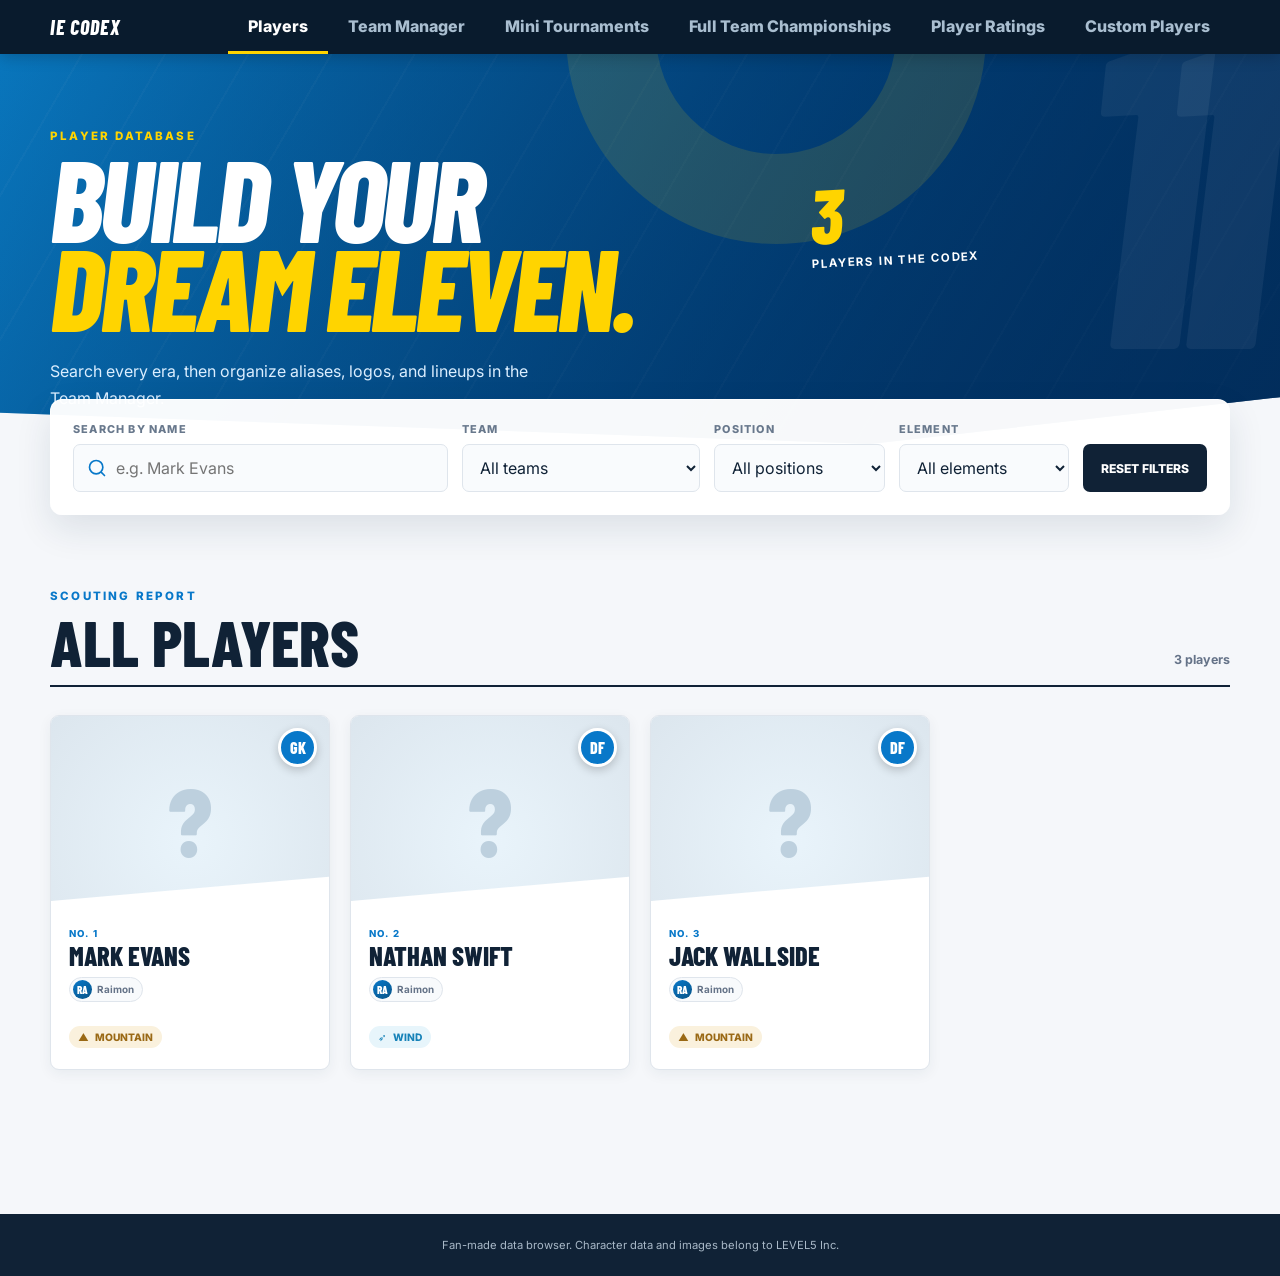
==== commit 52fd637d: "Add custom player management" ====
--- a/index.html
+++ b/index.html
@@ -17,6 +17,7 @@
         <button class="view-tab" data-view="tournaments" type="button">Mini Tournaments</button>
         <button class="view-tab" data-view="championships" type="button">Full Team Championships</button>
         <button class="view-tab" data-view="ratings" type="button">Player Ratings</button>
+        <button class="view-tab" data-view="custom" type="button">Custom Players</button>
       </div>
     </div>
   </nav>
@@ -78,12 +79,44 @@
       <div id="championship-grid" class="tournament-grid"></div>
     </section>
 
+
+
+    <section id="custom-view" class="app-view manager" hidden>
+      <div class="manager__heading">
+        <div><p class="eyebrow">Custom Players</p><h2>Custom Players</h2><p>Crea personaggi originali, assegnali alle squadre esistenti e gestiscili senza modificare i database ufficiali.</p></div>
+        <div class="manager__actions"><button id="export-custom-players" class="button button--quiet" type="button">Esporta custom players</button><label class="ratings-import-button"><span class="button button--quiet">Importa custom players</span><input id="import-custom-players" type="file" accept="application/json,.json"></label></div>
+      </div>
+      <div class="custom-layout">
+        <form id="custom-player-form" class="custom-form">
+          <input id="custom-edit-id" type="hidden">
+          <p id="custom-generated-id" class="custom-generated-id">ID generato automaticamente: custom_0001</p>
+          <div class="form-grid">
+            <label><span>Nome *</span><input id="custom-first-name" required></label>
+            <label><span>Cognome</span><input id="custom-last-name"></label>
+            <label class="form-wide"><span>Nome visualizzato</span><input id="custom-display-name" placeholder="Generato da nome + cognome se vuoto"></label>
+            <label><span>Ruolo *</span><select id="custom-position" required><option>FW</option><option>MF</option><option>DF</option><option>GK</option></select></label>
+            <label><span>Elemento *</span><select id="custom-element" required><option>Forest</option><option>Fire</option><option>Mountain</option><option>Wind</option></select></label>
+            <label class="form-wide"><span>Foto / ritratto</span><input id="custom-portrait" type="file" accept="image/*"></label>
+            <label class="form-wide"><span>Squadra / Squadre</span><select id="custom-teams" multiple size="6"></select></label>
+            <label class="form-wide"><span>Descrizione / note</span><textarea id="custom-notes" rows="3"></textarea></label>
+          </div>
+          <div id="custom-preview" class="custom-preview"></div>
+          <div id="custom-feedback" class="picker-message"></div>
+          <div class="manager__actions"><button id="custom-cancel-edit" class="button button--quiet" type="button" hidden>Annulla modifica</button><button class="button" type="submit">Salva custom player</button></div>
+        </form>
+        <section><h3>Personaggi creati</h3><div id="custom-player-list" class="custom-player-list"></div></section>
+      </div>
+    </section>
+
     <section id="ratings-view" class="app-view manager" hidden>
       <div class="manager__heading">
-        <div><p class="eyebrow">Data check</p><h2>Player Ratings</h2><p>Read-only verification page for players and team links before rating tools are added.</p></div>
-      </div>
-      <details class="ratings-debug-details"><summary>Debug</summary><div id="ratings-debug" class="ratings-debug" aria-live="polite"></div></details>
-      <div class="manager__actions ratings-actions"><button id="export-ratings" class="button button--quiet" type="button">Export ratings.json</button><button id="export-rated-teams" class="button button--quiet" type="button">Export teams.rated.json</button></div>
+        <div><p class="eyebrow">Player Ratings</p><h2>Player Ratings</h2><p>Valuta i giocatori, sincronizza opzionalmente i rating con Firestore ed esporta i risultati.</p></div>
+      </div>
+      <section class="ratings-sync-panel" aria-label="Player Ratings sync tools">
+        <div class="ratings-sync-main"><span id="ratings-sync-status" class="ratings-sync-status ratings-sync-status--offline">Stato sync: Offline / solo localStorage</span><label class="ratings-evaluator"><span>Nome valutatore</span><input id="ratings-evaluator-name" type="text" placeholder="Utente"></label><span id="ratings-sync-count" class="ratings-sync-count">Rating salvati: 0</span><button id="ratings-upload-firestore" class="button button--quiet" type="button" disabled>Carica rating locali su Firestore</button><label class="ratings-import-button"><span class="button button--quiet">Importa ratings.json</span><input id="ratings-import-json" type="file" accept="application/json,.json"></label></div>
+        <details class="ratings-debug-details"><summary>Debug / Sync</summary><div id="ratings-debug" class="ratings-debug" aria-live="polite"></div></details>
+      </section>
+      <div class="manager__actions ratings-actions ratings-export-actions"><button id="export-ratings" class="button button--quiet" type="button">Export ratings.json</button><button id="export-rated-teams" class="button button--quiet" type="button">Export teams.rated.json</button></div>
       <details class="ratings-selected-export"><summary>Export per squadre</summary>
         <div class="ratings-selected-export__actions"><button id="ratings-export-select-all" class="button button--quiet" type="button">Seleziona tutte</button><button id="ratings-export-clear" class="button button--quiet" type="button">Deseleziona tutte</button><button id="ratings-export-rated-only" class="button button--quiet" type="button">Solo squadre con almeno 1 giocatore valutato</button></div>
         <div id="ratings-export-team-list" class="ratings-export-team-list"></div>
@@ -188,6 +221,6 @@
   </dialog>
 
   <footer><div class="shell">Fan-made data browser. Character data and images belong to LEVEL5 Inc.</div></footer>
-  <script src="data/players.js"></script><script src="data/teams.js"></script><script src="team-store.js"></script><script src="tournament-store.js"></script><script src="full-team-championship-store.js"></script><script src="app.js"></script><script src="full-team-championships.js"></script><script src="player-ratings.js"></script>
+  <script src="data/players.js"></script><script src="data/teams.js"></script><script src="custom-players.js"></script><script src="team-store.js"></script><script src="tournament-store.js"></script><script src="full-team-championship-store.js"></script><script src="app.js"></script><script src="full-team-championships.js"></script><script src="https://www.gstatic.com/firebasejs/10.12.5/firebase-app-compat.js"></script><script src="https://www.gstatic.com/firebasejs/10.12.5/firebase-firestore-compat.js"></script><script src="https://www.gstatic.com/firebasejs/10.12.5/firebase-auth-compat.js"></script><script src="firebase-config.js"></script><script src="player-ratings.js"></script>
 </body>
 </html>
--- a/styles.css
+++ b/styles.css
@@ -1083,3 +1083,147 @@
   color: var(--muted);
   font-size: .68rem;
 }
+
+.ratings-sync-tools {
+  display: flex;
+  flex-wrap: wrap;
+  gap: 0.5rem;
+  margin-top: 0.75rem;
+}
+
+.ratings-evaluator {
+  align-items: flex-start;
+  display: flex;
+  flex-direction: column;
+  gap: 0.2rem;
+  font-size: 0.75rem;
+  font-weight: 700;
+  text-transform: uppercase;
+}
+
+.ratings-evaluator input {
+  min-height: 2.25rem;
+  min-width: 10rem;
+}
+
+.ratings-sync-status {
+  align-self: center;
+  border: 1px solid rgba(20, 35, 60, 0.12);
+  border-radius: 999px;
+  background: rgba(255, 255, 255, 0.75);
+  color: #42526b;
+  font-size: 0.85rem;
+  padding: 0.45rem 0.75rem;
+}
+
+.ratings-import-button input {
+  display: none;
+}
+
+.ratings-sync-panel {
+  background: rgba(255, 255, 255, 0.8);
+  border: 1px solid rgba(20, 35, 60, 0.1);
+  border-radius: 1rem;
+  box-shadow: 0 10px 24px rgba(20, 35, 60, 0.06);
+  display: grid;
+  gap: 0.55rem;
+  margin-bottom: 0.85rem;
+  padding: 0.65rem;
+}
+
+.ratings-sync-main {
+  align-items: center;
+  display: flex;
+  flex-wrap: wrap;
+  gap: 0.5rem;
+}
+
+.ratings-export-actions {
+  border-top: 1px solid rgba(20, 35, 60, 0.08);
+  margin-top: 0.2rem;
+  padding-top: 0.6rem;
+}
+
+.ratings-sync-status--online {
+  background: #e7f8ef;
+  border-color: #89d6a7;
+  color: #17663a;
+}
+
+.ratings-sync-status--pending {
+  background: #edf5ff;
+  border-color: #9cc7ff;
+  color: #245a9c;
+}
+
+.ratings-sync-status--offline {
+  background: #f1f3f5;
+  border-color: #c8ced6;
+  color: #4f5b67;
+}
+
+.ratings-sync-status--error {
+  background: #fff0f0;
+  border-color: #f0a0a0;
+  color: #a22020;
+}
+
+.ratings-sync-count {
+  color: var(--muted);
+  font-size: 0.85rem;
+  font-weight: 700;
+}
+
+.ratings-debug-details {
+  margin: 0;
+}
+
+.ratings-debug-details > summary {
+  cursor: pointer;
+  font-size: 0.85rem;
+  font-weight: 800;
+}
+
+@media (max-width: 700px) {
+  .ratings-sync-main,
+  .ratings-evaluator {
+    align-items: stretch;
+    flex-direction: column;
+  }
+
+  .ratings-sync-main .button,
+  .ratings-import-button,
+  .ratings-import-button .button,
+  .ratings-evaluator input {
+    width: 100%;
+  }
+}
+
+/* Custom Players */
+.custom-layout { display: grid; grid-template-columns: minmax(0, 1fr) minmax(320px, .85fr); gap: 24px; margin-top: 26px; align-items: start; }
+.custom-form, .custom-player-card, .custom-preview { border: 1px solid var(--line); border-radius: 12px; background: #fff; box-shadow: 0 4px 14px rgba(21,48,76,.05); }
+.custom-form { padding: 22px; }
+.custom-generated-id { margin: 0 0 12px; color: var(--blue); font-size: .72rem; font-weight: 800; letter-spacing: .1em; text-transform: uppercase; }
+.custom-preview { margin: 0 0 16px; padding: 14px; }
+.custom-preview .player-card { max-width: 320px; margin-inline: auto; }
+.custom-player-list { display: grid; gap: 12px; }
+.custom-player-card { display: grid; grid-template-columns: 76px minmax(0, 1fr) auto; gap: 14px; align-items: center; padding: 12px; }
+.custom-player-card > img { width: 76px; height: 76px; object-fit: contain; border-radius: 10px; background: radial-gradient(circle at 50% 60%, #e9f4fb, #dce6ee); }
+.custom-player-card strong { display: block; overflow: hidden; font: 800 1.35rem/1 "Barlow Condensed"; text-overflow: ellipsis; text-transform: uppercase; white-space: nowrap; }
+.custom-player-card small { display: block; color: var(--muted); line-height: 1.45; }
+.custom-badge { display: inline-flex; margin-left: 4px; padding: 2px 6px; border-radius: 999px; color: #fff; background: #7c3aed; font-size: .55rem; letter-spacing: .08em; vertical-align: middle; }
+#custom-teams { min-height: 150px; padding: 8px; border: 1px solid var(--line); border-radius: 7px; background: #f9fbfd; }
+.ratings-import-button input { position: absolute; inline-size: 1px; block-size: 1px; opacity: 0; pointer-events: none; }
+
+@media (max-width: 860px) {
+  .custom-layout { grid-template-columns: 1fr; }
+  .view-tabs { overflow-x: auto; }
+  .view-tab { flex: 0 0 auto; }
+}
+@media (max-width: 560px) {
+  .custom-form .form-grid { grid-template-columns: 1fr; }
+  .custom-form .form-wide { grid-column: auto; }
+  .custom-player-card { grid-template-columns: 64px 1fr; }
+  .custom-player-card > img { width: 64px; height: 64px; }
+  .custom-player-card .card-actions { grid-column: 1 / -1; display: grid; grid-template-columns: 1fr 1fr; }
+}
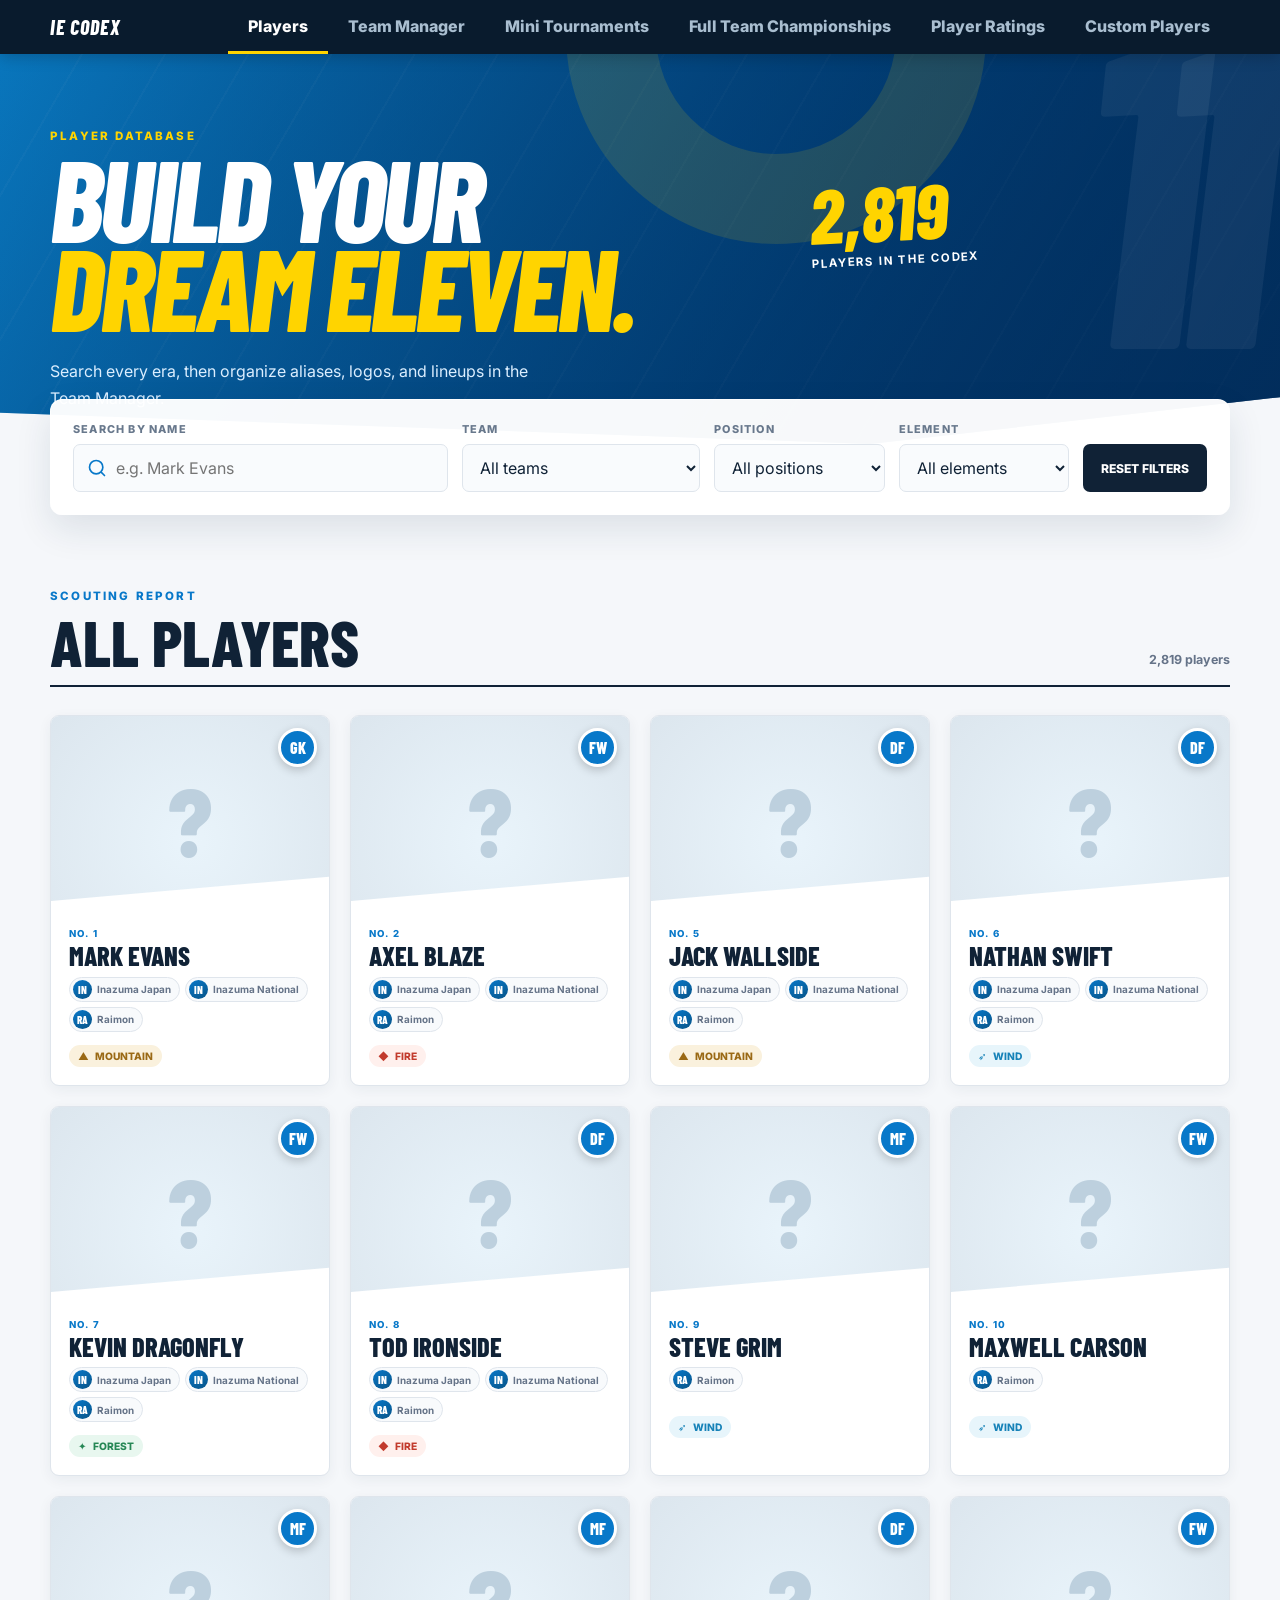
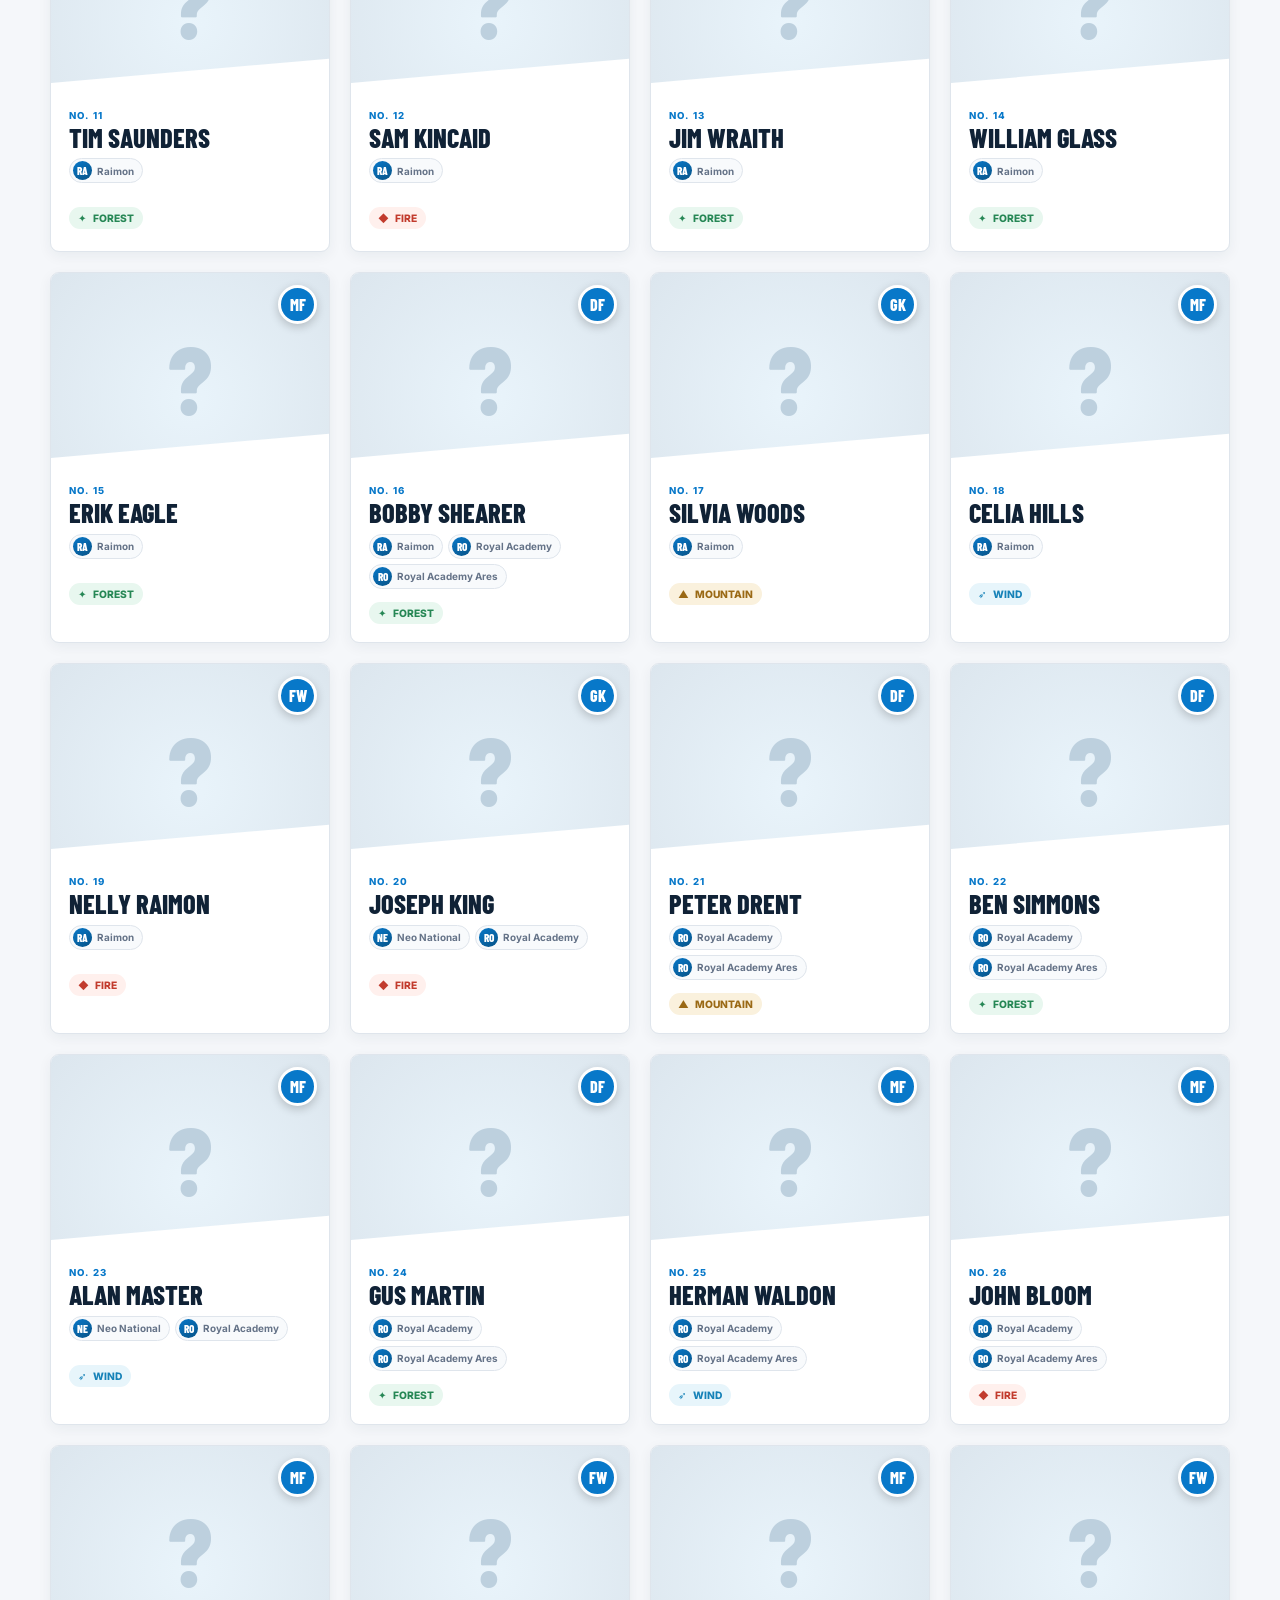
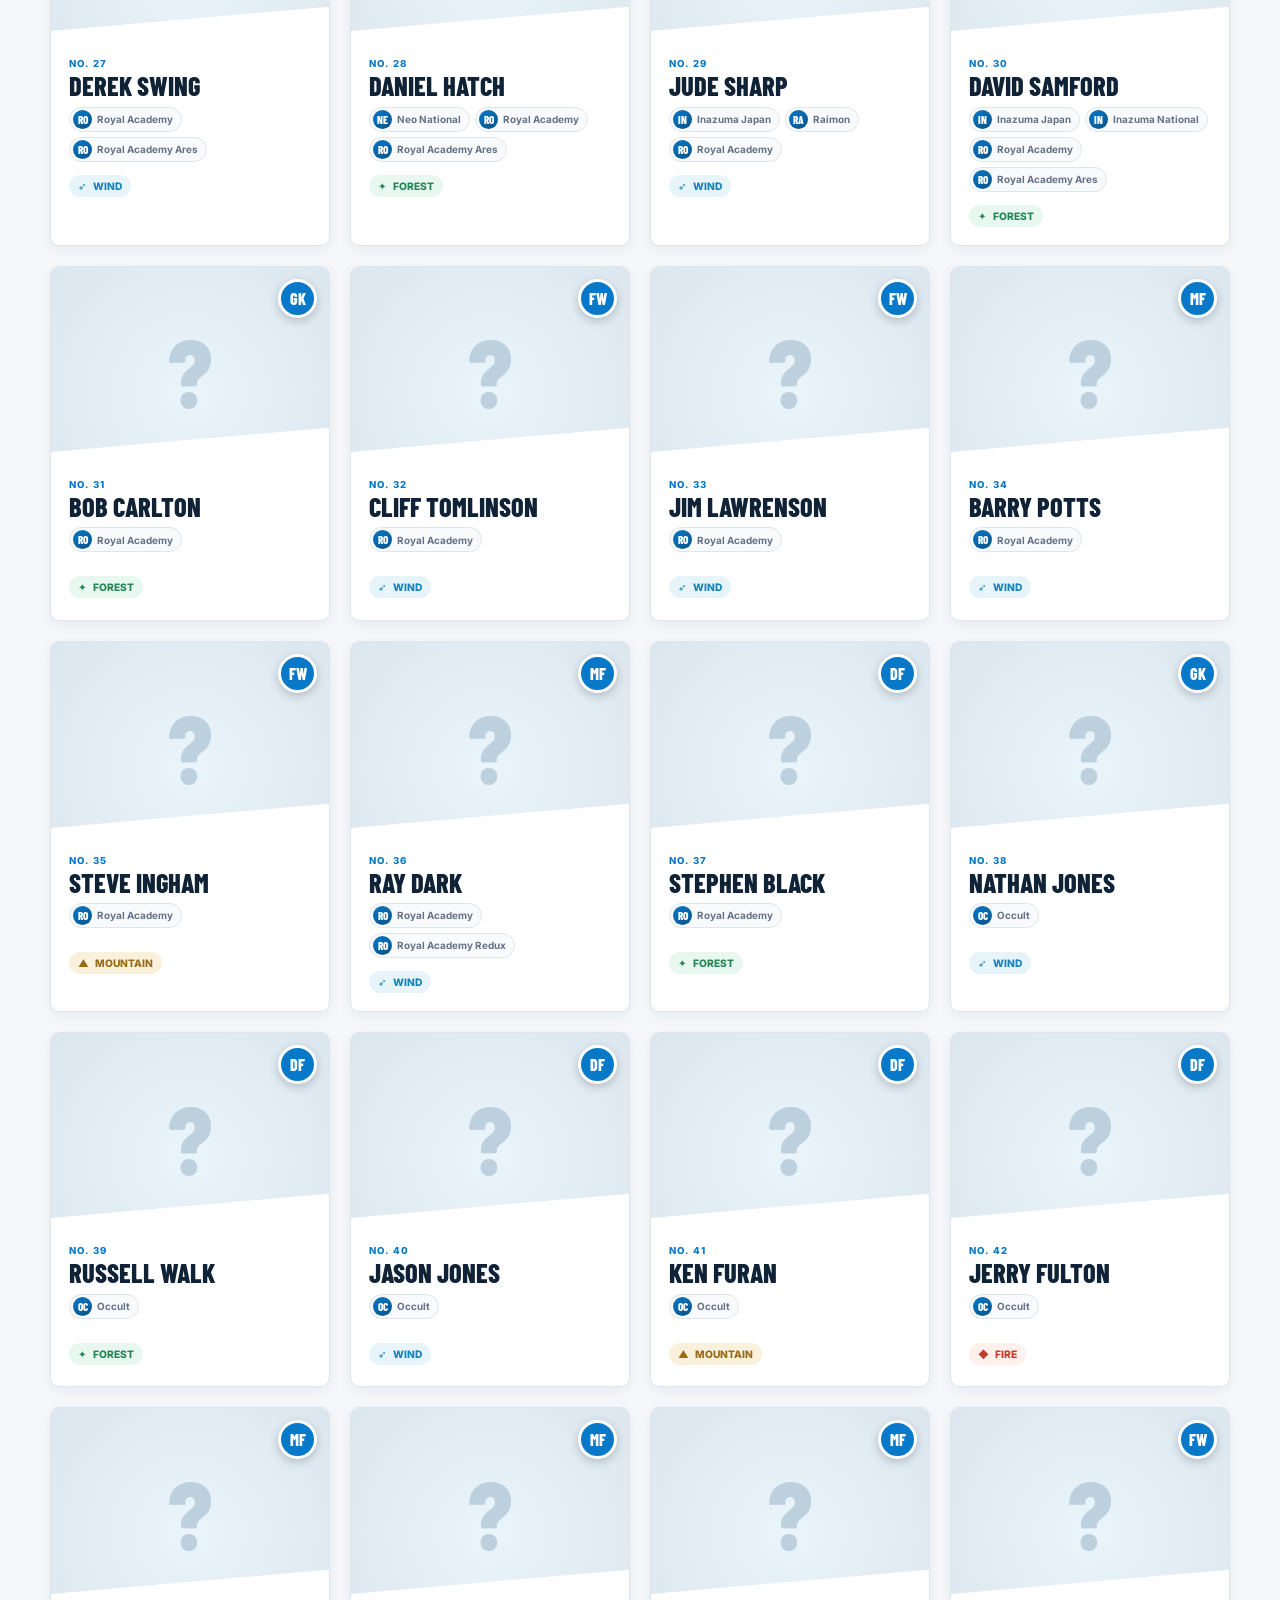
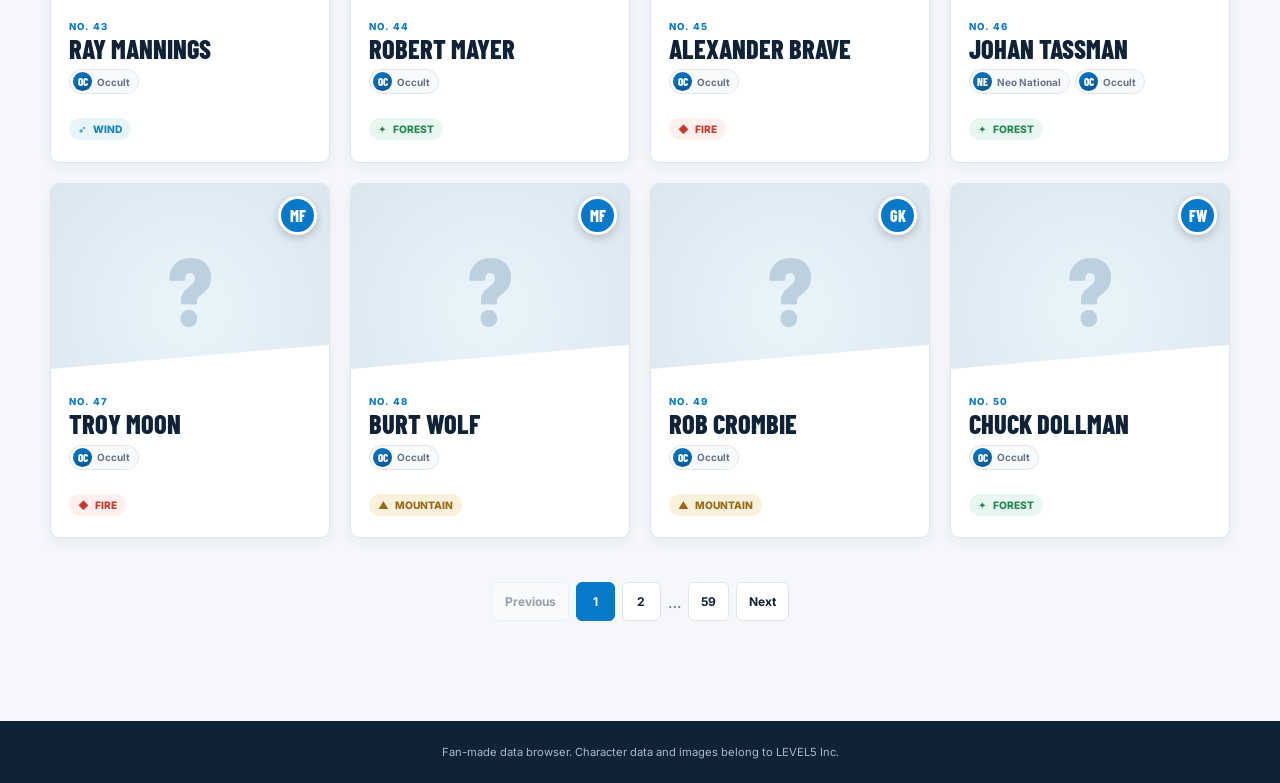
==== commit 5c751c29: "Add files via upload" ====
--- a/index.html
+++ b/index.html
@@ -51,7 +51,7 @@
     <section id="teams-view" class="app-view manager" hidden>
       <div class="manager__heading">
         <div><p class="eyebrow">Club administration</p><h2>Team Manager</h2><p>Automatic teams stay in sync with players.js. Your manual edits always take priority.</p></div>
-        <div class="manager__actions"><button id="export-teams" class="button button--quiet" type="button">Export teams.js</button><button id="create-team" class="button" type="button">Create team</button></div>
+        <div class="manager__actions"><button id="export-teams" class="button button--quiet" type="button">Export teams.js</button><label class="ratings-import-button"><span class="button button--quiet">Import teams.js</span><input id="import-teams" type="file" accept="application/javascript,text/javascript,application/json,.js,.json"></label><button id="create-team" class="button" type="button">Create team</button></div>
       </div>
       <div class="manager__tools">
         <input id="team-search" type="search" placeholder="Search teams and aliases…">
@@ -84,7 +84,7 @@
     <section id="custom-view" class="app-view manager" hidden>
       <div class="manager__heading">
         <div><p class="eyebrow">Custom Players</p><h2>Custom Players</h2><p>Crea personaggi originali, assegnali alle squadre esistenti e gestiscili senza modificare i database ufficiali.</p></div>
-        <div class="manager__actions"><button id="export-custom-players" class="button button--quiet" type="button">Esporta custom players</button><label class="ratings-import-button"><span class="button button--quiet">Importa custom players</span><input id="import-custom-players" type="file" accept="application/json,.json"></label></div>
+        <div class="manager__actions"><button id="export-custom-players" class="button button--quiet" type="button">Esporta custom players</button><label class="ratings-import-button"><span class="button button--quiet">Importa custom players</span><input id="import-custom-players" type="file" accept="application/json,.json"></label><button id="reset-custom-players" class="button button--danger" type="button">Reset custom players locali</button></div>
       </div>
       <div class="custom-layout">
         <form id="custom-player-form" class="custom-form">
@@ -110,17 +110,17 @@
 
     <section id="ratings-view" class="app-view manager" hidden>
       <div class="manager__heading">
-        <div><p class="eyebrow">Player Ratings</p><h2>Player Ratings</h2><p>Valuta i giocatori, sincronizza opzionalmente i rating con Firestore ed esporta i risultati.</p></div>
+        <div><p class="eyebrow">Player Ratings</p><h2>Player Ratings</h2><p>Valuta i giocatori e sincronizza automaticamente ogni modifica con Firestore in tempo reale.</p></div>
       </div>
       <section class="ratings-sync-panel" aria-label="Player Ratings sync tools">
-        <div class="ratings-sync-main"><span id="ratings-sync-status" class="ratings-sync-status ratings-sync-status--offline">Stato sync: Offline / solo localStorage</span><label class="ratings-evaluator"><span>Nome valutatore</span><input id="ratings-evaluator-name" type="text" placeholder="Utente"></label><span id="ratings-sync-count" class="ratings-sync-count">Rating salvati: 0</span><button id="ratings-upload-firestore" class="button button--quiet" type="button" disabled>Carica rating locali su Firestore</button><label class="ratings-import-button"><span class="button button--quiet">Importa ratings.json</span><input id="ratings-import-json" type="file" accept="application/json,.json"></label></div>
+        <div class="ratings-sync-main"><span id="ratings-sync-status" class="ratings-sync-status ratings-sync-status--offline">Stato sync: Connessione Firestore…</span><label class="ratings-evaluator"><span>Nome valutatore</span><input id="ratings-evaluator-name" type="text" placeholder="Utente"></label><span id="ratings-sync-count" class="ratings-sync-count">Rating: 0 · In attesa: 0</span><label class="ratings-import-button"><span class="button button--quiet">Importa ratings.json</span><input id="ratings-import-json" type="file" accept="application/json,.json"></label></div>
         <details class="ratings-debug-details"><summary>Debug / Sync</summary><div id="ratings-debug" class="ratings-debug" aria-live="polite"></div></details>
       </section>
       <div class="manager__actions ratings-actions ratings-export-actions"><button id="export-ratings" class="button button--quiet" type="button">Export ratings.json</button><button id="export-rated-teams" class="button button--quiet" type="button">Export teams.rated.json</button></div>
       <details class="ratings-selected-export"><summary>Export per squadre</summary>
         <div class="ratings-selected-export__actions"><button id="ratings-export-select-all" class="button button--quiet" type="button">Seleziona tutte</button><button id="ratings-export-clear" class="button button--quiet" type="button">Deseleziona tutte</button><button id="ratings-export-rated-only" class="button button--quiet" type="button">Solo squadre con almeno 1 giocatore valutato</button></div>
         <div id="ratings-export-team-list" class="ratings-export-team-list"></div>
-        <div class="ratings-selected-export__footer"><button id="export-selected-team-ratings" class="button" type="button" disabled>Export squadre selezionate</button><p id="ratings-export-feedback" class="picker-message">Seleziona almeno una squadra da esportare.</p></div>
+        <div class="ratings-selected-export__footer"><button id="export-selected-team-ratings" class="button" type="button" disabled>Export squadre selezionate</button><label class="ratings-import-button"><span class="button button--quiet">Import squadre</span><input id="import-selected-team-ratings" type="file" accept="application/json,.json"></label><p id="ratings-export-feedback" class="picker-message">Seleziona almeno una squadra da esportare.</p></div>
       </details>
       <div id="ratings-progress" class="ratings-progress"></div>
       <div class="ratings-layout">
@@ -141,6 +141,11 @@
     </section>
   </main>
 
+
+  <dialog id="player-detail-dialog" class="player-detail-dialog" aria-labelledby="player-detail-title">
+    <article id="player-detail-content" class="player-detail"></article>
+  </dialog>
+
   <dialog id="team-dialog" class="team-dialog">
     <form id="team-form" method="dialog">
       <header class="dialog-header"><div id="dialog-logo" class="team-logo team-logo--large"></div><div><p class="eyebrow">Team detail</p><h2 id="dialog-title">Team</h2></div><button class="dialog-close" value="cancel" aria-label="Close">×</button></header>
--- a/styles.css
+++ b/styles.css
@@ -1227,3 +1227,239 @@
   .custom-player-card > img { width: 64px; height: 64px; }
   .custom-player-card .card-actions { grid-column: 1 / -1; display: grid; grid-template-columns: 1fr 1fr; }
 }
+
+/* Player Ratings generators */
+.ratings-auto-panel, .ratings-generate-panel {
+  display: grid;
+  gap: 8px;
+  width: 100%;
+  padding: 12px;
+  border: 1px solid var(--line);
+  border-radius: 10px;
+  background: #f8fbff;
+}
+.ratings-auto-panel h4, .ratings-generate-panel strong { margin: 0; color: var(--ink); font-weight: 800; }
+.ratings-auto-panel small, .ratings-auto-summary, .ratings-auto-report, .ratings-generate-message { margin: 0; color: var(--muted); font-size: .78rem; line-height: 1.45; }
+.ratings-auto-fields, .ratings-generate-controls { display: flex; flex-wrap: wrap; gap: 9px; align-items: end; }
+.ratings-auto-fields label, .ratings-generate-controls label { display: grid; gap: 5px; min-width: 120px; color: var(--muted); font-size: .68rem; font-weight: 800; letter-spacing: .08em; text-transform: uppercase; }
+.ratings-auto-fields input, .ratings-generate-controls input { height: 39px; width: 100%; padding: 0 10px; border: 1px solid var(--line); border-radius: 7px; background: #fff; }
+.ratings-generate-panel { margin: 0 0 14px; }
+.ratings-auto-badge { display: inline-flex; margin-left: 4px; padding: 1px 5px; border-radius: 999px; color: #fff; background: #f59e0b; font-size: .62rem; font-weight: 900; }
+
+@media (max-width: 620px) {
+  .ratings-auto-fields, .ratings-generate-controls { display: grid; grid-template-columns: 1fr; }
+  .ratings-auto-fields .button, .ratings-generate-controls .button { width: 100%; }
+}
+
+/* Compact Player Ratings refinement */
+.ratings-selected-team { gap: 8px; }
+.ratings-auto-panel { display: flex; align-items: center; gap: 10px; padding: 8px 10px; border-radius: 12px; }
+.ratings-auto-panel h4 { white-space: nowrap; font-size: .92rem; }
+.ratings-auto-panel small { max-width: 220px; font-size: .68rem; line-height: 1.2; }
+.ratings-auto-fields { flex: 0 0 auto; gap: 6px; }
+.ratings-auto-fields label { min-width: 70px; gap: 2px; font-size: .58rem; }
+.ratings-auto-fields input { height: 32px; padding: 0 8px; }
+.ratings-auto-fields .button { min-height: 32px; padding: 0 10px; font-size: .66rem; }
+.ratings-auto-summary { margin-left: auto; white-space: nowrap; font-size: .72rem; }
+.ratings-auto-report { flex-basis: 100%; font-size: .68rem; }
+
+.ratings-editor-card { grid-template-columns: minmax(190px, .75fr) minmax(360px, 1.25fr); align-items: start; }
+.ratings-editor-card header { grid-row: 1; grid-column: 1; grid-template-columns: 72px 1fr; }
+.ratings-editor-card__portrait { width: 72px; height: 72px; border-radius: 14px; }
+.ratings-editor-card h3 { display: -webkit-box; overflow: hidden; -webkit-line-clamp: 2; -webkit-box-orient: vertical; font-size: 1.22rem; line-height: .95; }
+.ratings-editor-meta { display: flex; flex-wrap: wrap; gap: 4px; margin-top: 4px; }
+.ratings-editor-meta span { display: inline-flex; max-width: 100%; padding: 2px 6px; border-radius: 999px; background: #eef3f8; color: var(--muted); font-size: .58rem; font-weight: 900; line-height: 1.25; }
+.ratings-editor-card__score { margin-top: 5px !important; font-size: .9rem !important; }
+.ratings-generate-panel { grid-row: 2; grid-column: 1; display: grid; grid-template-columns: auto 1fr; gap: 4px 8px; align-items: center; margin: 0; padding: 8px; border-radius: 12px; }
+.ratings-generate-panel > strong { font-size: .76rem; white-space: nowrap; }
+.ratings-generate-controls { display: flex; gap: 6px; align-items: end; }
+.ratings-generate-controls label { min-width: 58px; gap: 2px; font-size: .58rem; }
+.ratings-generate-controls input { height: 32px; padding: 0 8px; }
+.ratings-generate-controls .button { min-height: 32px; padding: 0 10px; font-size: .66rem; }
+.ratings-generate-message { grid-column: 1 / -1; font-size: .66rem; line-height: 1.2; }
+.ratings-stat-grid { grid-row: 1 / span 2; grid-column: 2; grid-template-columns: repeat(2, minmax(145px, 1fr)); gap: .35rem; }
+.ratings-stat-control { grid-template-columns: 1fr 28px 34px 28px; gap: .18rem; padding: .34rem .4rem; border-radius: 10px; min-height: 52px; }
+.ratings-stat-control strong { font-size: .64rem; }
+.ratings-stat-control button { width: 28px; height: 28px; font-size: .95rem; }
+.ratings-stat-control span { font-size: 1.05rem; }
+.ratings-editor-actions { position: static; grid-column: 1 / -1; display: grid; grid-template-columns: 1fr 1.4fr 1fr 1fr 1fr; gap: 6px; margin-top: .15rem; padding: 0; border: 0; background: transparent; box-shadow: none; }
+.ratings-editor-actions .button { min-height: 34px; padding: 0 9px; font-size: .66rem; }
+.ratings-save-next { min-height: 34px; font-size: .74rem; flex: initial; }
+
+@media (max-width: 820px) {
+  .ratings-auto-panel { display: grid; grid-template-columns: 1fr; align-items: stretch; }
+  .ratings-auto-panel h4 { margin: 0; }
+  .ratings-auto-panel small { max-width: none; }
+  .ratings-auto-fields { display: grid; grid-template-columns: 1fr 1fr; }
+  .ratings-auto-fields .button { grid-column: 1 / -1; width: 100%; }
+  .ratings-auto-summary { margin-left: 0; white-space: normal; }
+  .ratings-editor-card { grid-template-columns: 1fr; gap: .42rem; padding: .48rem; border-radius: 14px; }
+  .ratings-editor-card header, .ratings-generate-panel, .ratings-stat-grid, .ratings-editor-actions { grid-column: 1; grid-row: auto; }
+  .ratings-editor-card header { display: grid; grid-template-columns: 64px 1fr; gap: .45rem; }
+  .ratings-editor-card__portrait { width: 64px; height: 64px; border-radius: 12px; }
+  .ratings-editor-card h3 { font-size: 1.05rem; }
+  .ratings-editor-meta span { font-size: .54rem; padding: 1px 5px; }
+  .ratings-editor-card__score { font-size: .82rem !important; }
+  .ratings-generate-panel { grid-template-columns: auto 1fr; padding: 6px; }
+  .ratings-generate-controls { justify-content: end; }
+  .ratings-generate-message { font-size: .61rem; }
+  .ratings-stat-grid { grid-template-columns: repeat(2, minmax(0, 1fr)); gap: .28rem; }
+  .ratings-stat-control { grid-template-columns: 26px 1fr 26px; padding: .28rem; min-height: 46px; }
+  .ratings-stat-control strong { font-size: .58rem; }
+  .ratings-stat-control button { width: 26px; height: 26px; min-height: 26px; }
+  .ratings-stat-control span { font-size: .95rem; }
+  .ratings-editor-actions { grid-template-columns: 1fr 1.45fr 1fr; gap: 5px; }
+  .ratings-editor-actions .ratings-remove-rating { grid-column: 1 / 2; }
+  .ratings-editor-actions .button:last-child { grid-column: 2 / 4; }
+  .ratings-editor-actions .button { min-height: 31px; padding: 0 6px; font-size: .6rem; }
+}
+
+/* Player detail modal */
+.player-card { cursor: pointer; }
+.player-card:focus-visible { outline: 3px solid var(--yellow); outline-offset: 4px; }
+.player-detail-dialog { width: min(1040px, calc(100% - 28px)); max-height: min(86vh, 820px); overflow: visible; color: #fff; background: transparent; }
+.player-detail-dialog::backdrop { background: rgba(3, 14, 29, .78); backdrop-filter: blur(4px); }
+.player-detail { position: relative; display: grid; grid-template-columns: minmax(280px, .9fr) minmax(0, 1.1fr); overflow: hidden; border: 1px solid rgba(255,255,255,.14); border-radius: 24px; background: radial-gradient(circle at 24% 18%, rgba(255,212,0,.2), transparent 34%), linear-gradient(135deg, #082748, #07192d 54%, #030a15); box-shadow: 0 34px 90px rgba(0,0,0,.45); }
+.player-detail__close { position: absolute; z-index: 4; top: 12px; right: 12px; display: grid; width: 38px; height: 38px; place-items: center; border: 1px solid rgba(255,255,255,.25); border-radius: 50%; color: #fff; background: rgba(4,16,32,.72); font-size: 1.6rem; line-height: 1; }
+.player-detail__media { position: relative; display: grid; min-height: 520px; place-items: end center; padding: 54px 28px 24px; background: linear-gradient(180deg, rgba(11,140,219,.18), rgba(255,255,255,.04)); }
+.player-detail__fullbody { display: grid; width: 100%; height: min(58vh, 560px); place-items: center; }
+.player-detail__fullbody img { width: 100%; height: 100%; object-fit: contain; object-position: center bottom; filter: drop-shadow(0 20px 26px rgba(0,0,0,.38)); }
+.player-detail__fullbody.is-placeholder { color: rgba(255,255,255,.32); font: 900 7rem "Barlow Condensed"; }
+.player-detail__portrait { position: absolute; left: 22px; bottom: 22px; display: grid; width: 82px; height: 82px; place-items: center; overflow: hidden; border: 3px solid rgba(255,255,255,.82); border-radius: 20px; background: #dce8f2; color: var(--blue-dark); font-weight: 900; }
+.player-detail__portrait img { width: 100%; height: 100%; object-fit: contain; }
+.player-detail__info { overflow: auto; max-height: min(86vh, 820px); padding: 46px 34px 30px; }
+.player-detail__info .eyebrow { color: var(--yellow); }
+.player-detail__info h2 { margin: 0; font: italic 800 clamp(2.4rem, 5vw, 4.4rem)/.86 "Barlow Condensed"; text-transform: uppercase; }
+.player-detail__nickname { margin: 8px 0 0; color: #b8d5ec; font-weight: 700; }
+.player-detail__badges, .player-detail__actions { display: flex; flex-wrap: wrap; gap: 7px; margin-top: 16px; }
+.player-detail__badge { display: inline-flex; align-items: center; gap: 5px; padding: 6px 10px; border-radius: 999px; color: #dff3ff; background: rgba(255,255,255,.11); font-size: .72rem; font-weight: 900; text-transform: uppercase; }
+.player-detail__badge--custom { color: #fff; background: #7c3aed; }
+.player-detail__rating { display: grid; gap: 10px; margin-top: 18px; padding: 14px; border: 1px solid rgba(255,255,255,.13); border-radius: 16px; background: rgba(255,255,255,.08); }
+.player-detail__rating > strong { color: var(--yellow); font: italic 800 2rem/.9 "Barlow Condensed"; }
+.player-detail__rating > span { color: #dcecff; font-weight: 800; }
+.player-detail__stats { display: grid; grid-template-columns: repeat(4, minmax(0, 1fr)); gap: 6px; }
+.player-detail__stats span { padding: 6px 7px; border-radius: 10px; background: rgba(255,255,255,.1); color: #e8f5ff; font-size: .68rem; font-weight: 900; text-align: center; }
+.player-detail__info h3 { margin: 20px 0 0; color: #fff; font: 800 1.2rem "Barlow Condensed"; text-transform: uppercase; }
+.player-detail__teams { display: grid; grid-template-columns: repeat(2, minmax(0, 1fr)); gap: 9px; margin-top: 10px; }
+.player-detail__teams--single { grid-template-columns: 1fr; }
+.player-detail__team-card { display: flex; align-items: center; gap: 10px; width: 100%; min-width: 0; padding: 10px; border: 1px solid rgba(255,255,255,.14); border-radius: 15px; color: #fff; background: linear-gradient(135deg, rgba(255,255,255,.12), rgba(255,255,255,.055)); box-shadow: inset 0 1px 0 rgba(255,255,255,.12); text-align: left; }
+button.player-detail__team-card { cursor: pointer; transition: transform .16s ease, border-color .16s ease, background .16s ease; }
+button.player-detail__team-card:hover, button.player-detail__team-card:focus-visible { transform: translateY(-1px); border-color: rgba(255, 210, 56, .48); background: linear-gradient(135deg, rgba(255, 210, 56, .16), rgba(255,255,255,.07)); outline: none; }
+.player-detail__team-card.is-fallback { border-style: dashed; opacity: .92; }
+.player-detail__team-logo { display: grid; flex: 0 0 44px; width: 44px; height: 44px; place-items: center; overflow: hidden; border: 1px solid rgba(255,255,255,.18); border-radius: 14px; background: radial-gradient(circle at 32% 22%, rgba(255, 210, 56, .24), rgba(4, 21, 40, .88)); color: var(--yellow); font: 900 .86rem "Barlow Condensed"; }
+.player-detail__team-logo img { width: 84%; height: 84%; object-fit: contain; }
+.player-detail__team-text { display: grid; min-width: 0; gap: 2px; }
+.player-detail__team-text strong { overflow: hidden; color: #f7fbff; font-size: .9rem; font-weight: 900; text-overflow: ellipsis; white-space: nowrap; }
+.player-detail__team-text small { color: #9fc2de; font-size: .62rem; font-weight: 900; letter-spacing: .08em; text-transform: uppercase; }
+.player-detail__teams-empty { margin: 0; padding: 10px 12px; border: 1px dashed rgba(255,255,255,.15); border-radius: 14px; color: #b8d5ec; background: rgba(255,255,255,.06); font-weight: 800; }
+.player-detail__meta { display: grid; grid-template-columns: repeat(2, minmax(0, 1fr)); gap: 9px; margin-top: 18px; }
+.player-detail__field { display: grid; gap: 3px; padding: 10px; border-radius: 12px; background: rgba(255,255,255,.08); }
+.player-detail__field span { color: #9fc2de; font-size: .62rem; font-weight: 900; letter-spacing: .08em; text-transform: uppercase; }
+.player-detail__field strong { overflow: hidden; color: #fff; font-size: .86rem; text-overflow: ellipsis; white-space: nowrap; }
+.player-detail__description { margin-top: 18px; padding: 14px; border-radius: 16px; background: rgba(255,255,255,.07); }
+.player-detail__description h3 { margin-top: 0; }
+.player-detail__description p { margin: 8px 0 0; color: #cfe3f3; line-height: 1.55; }
+.player-detail__actions .button { box-shadow: 0 10px 24px rgba(0,0,0,.25); }
+
+@media (max-width: 760px) {
+  .player-detail-dialog { width: 100%; max-width: none; max-height: 100dvh; margin: 0; }
+  .player-detail { min-height: 100dvh; grid-template-columns: 1fr; border-radius: 0; }
+  .player-detail__media { min-height: auto; padding: 48px 16px 8px; }
+  .player-detail__fullbody { height: min(42vh, 360px); }
+  .player-detail__portrait { width: 62px; height: 62px; left: 14px; bottom: 14px; border-radius: 15px; }
+  .player-detail__info { max-height: none; overflow: visible; padding: 18px 16px 26px; }
+  .player-detail__info h2 { font-size: clamp(2.2rem, 13vw, 3.5rem); }
+  .player-detail__badges { margin-top: 12px; gap: 5px; }
+  .player-detail__teams { grid-template-columns: 1fr; gap: 6px; margin-top: 8px; }
+  .player-detail__team-card { padding: 8px; border-radius: 13px; }
+  .player-detail__team-logo { flex-basis: 38px; width: 38px; height: 38px; border-radius: 12px; }
+  .player-detail__badge { padding: 5px 8px; font-size: .62rem; }
+  .player-detail__rating { margin-top: 13px; padding: 10px; }
+  .player-detail__stats { grid-template-columns: repeat(4, minmax(0, 1fr)); gap: 4px; }
+  .player-detail__stats span { padding: 5px 3px; font-size: .58rem; }
+  .player-detail__meta { grid-template-columns: 1fr; gap: 6px; }
+  .player-detail__field { padding: 8px; }
+  .player-detail__description { padding: 11px; }
+}
+
+.custom-player-card img.is-placeholder {
+  background: linear-gradient(135deg, rgba(255, 194, 14, 0.2), rgba(38, 44, 78, 0.85));
+  border: 1px dashed rgba(255, 255, 255, 0.24);
+}
+
+/* Ratings team maintenance + per-team role override */
+.ratings-team-tools,
+.ratings-role-override-panel {
+  border: 2px solid rgba(15, 23, 42, .14);
+  border-radius: 14px;
+  background: rgba(255, 255, 255, .82);
+  padding: 10px 12px;
+  display: grid;
+  gap: 8px;
+}
+
+.ratings-team-tools strong,
+.ratings-role-override-panel strong {
+  color: var(--ink);
+  font-weight: 900;
+  letter-spacing: .01em;
+}
+
+.ratings-team-tools small,
+.ratings-role-override-panel small,
+.ratings-role-override-select span {
+  color: var(--muted);
+  font-size: .76rem;
+  line-height: 1.35;
+}
+
+.ratings-team-tools .button,
+.ratings-role-override-select select {
+  width: 100%;
+}
+
+.ratings-role-override-panel {
+  grid-column: 1 / -1;
+  grid-template-columns: minmax(0, 1fr) minmax(150px, 210px);
+  align-items: end;
+}
+
+.ratings-role-override-panel__text {
+  display: grid;
+  gap: 4px;
+}
+
+.ratings-role-override-select {
+  display: grid;
+  gap: 4px;
+  font-weight: 800;
+}
+
+.ratings-role-override-select select {
+  min-height: 42px;
+  border: 2px solid var(--ink);
+  border-radius: 10px;
+  padding: 6px 9px;
+  background: var(--paper);
+  color: var(--ink);
+  font-weight: 900;
+}
+
+@media (min-width: 900px) {
+  .ratings-team-tools {
+    display: grid;
+    grid-template-columns: minmax(130px, auto) minmax(220px, 1fr) auto;
+    align-items: center;
+  }
+  .ratings-team-tools .button {
+    width: auto;
+    white-space: nowrap;
+  }
+}
+
+@media (max-width: 720px) {
+  .ratings-role-override-panel {
+    grid-template-columns: 1fr;
+    align-items: stretch;
+  }
+}
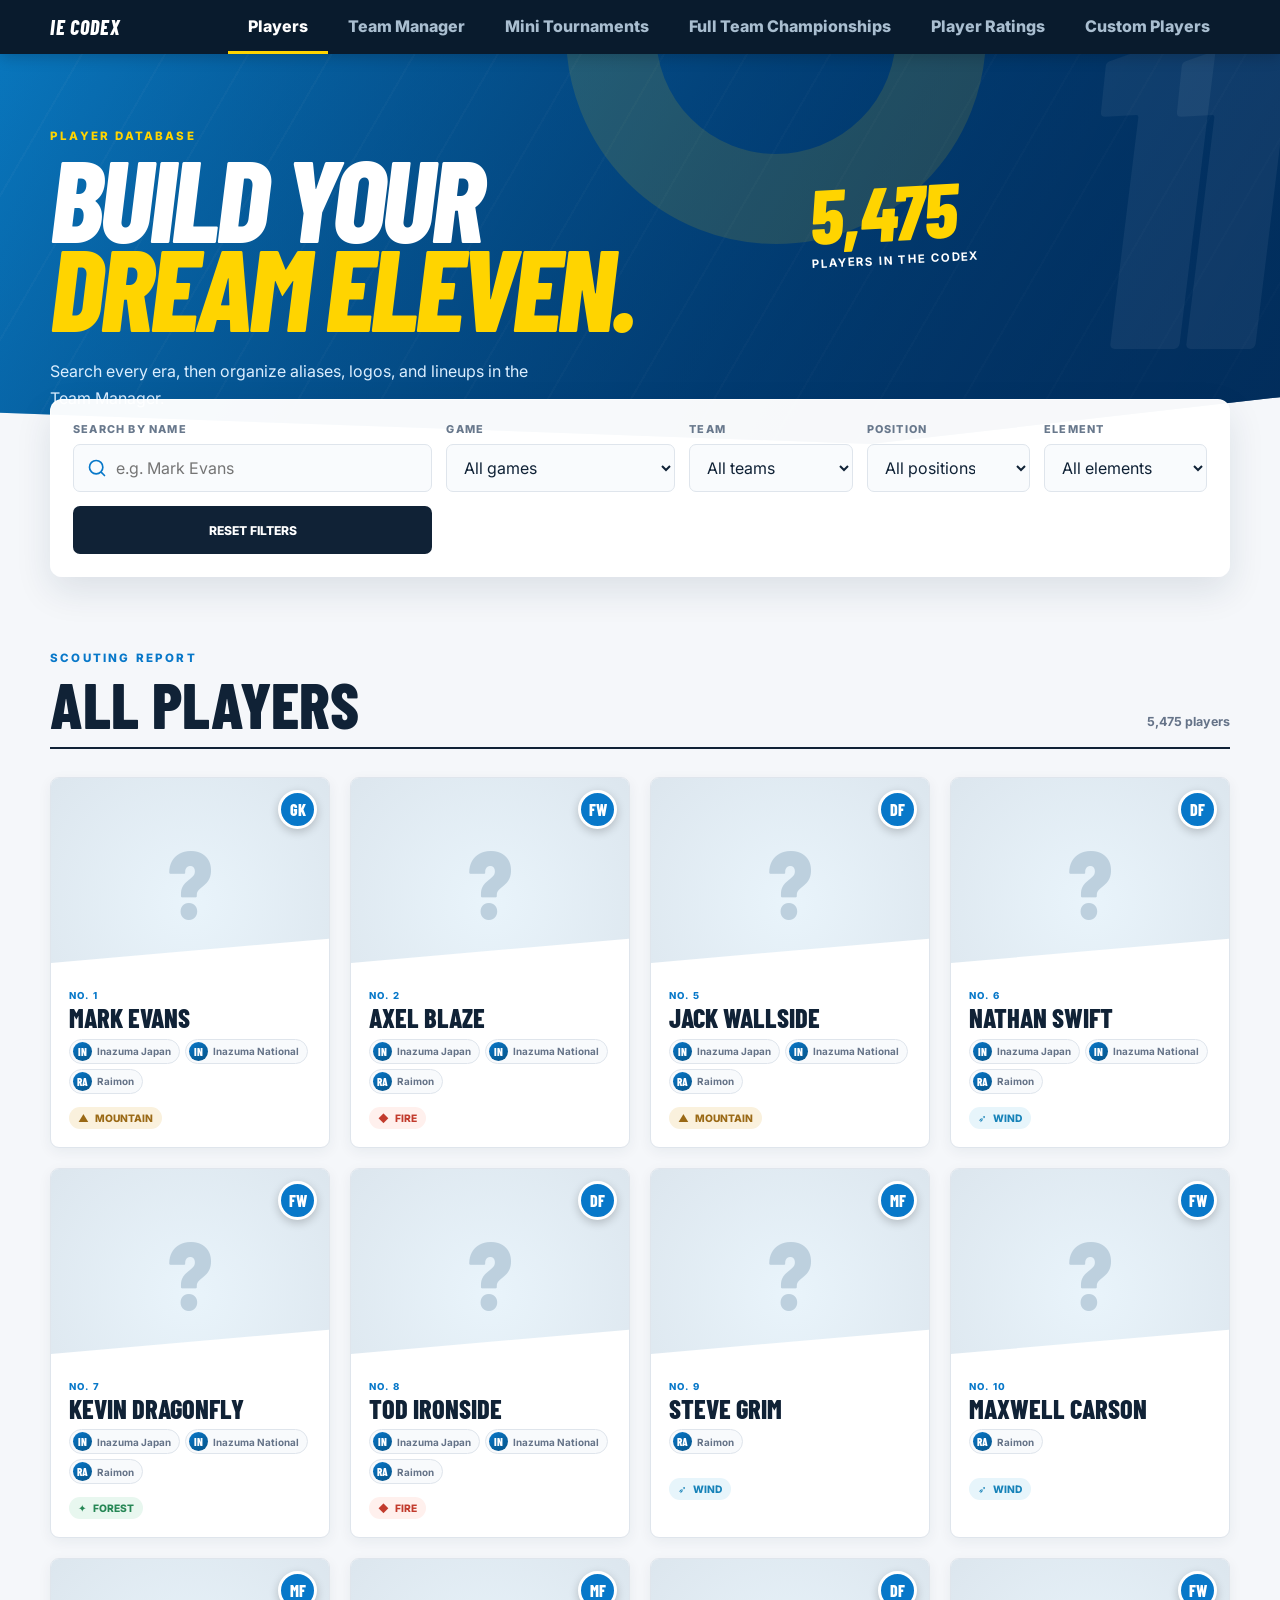
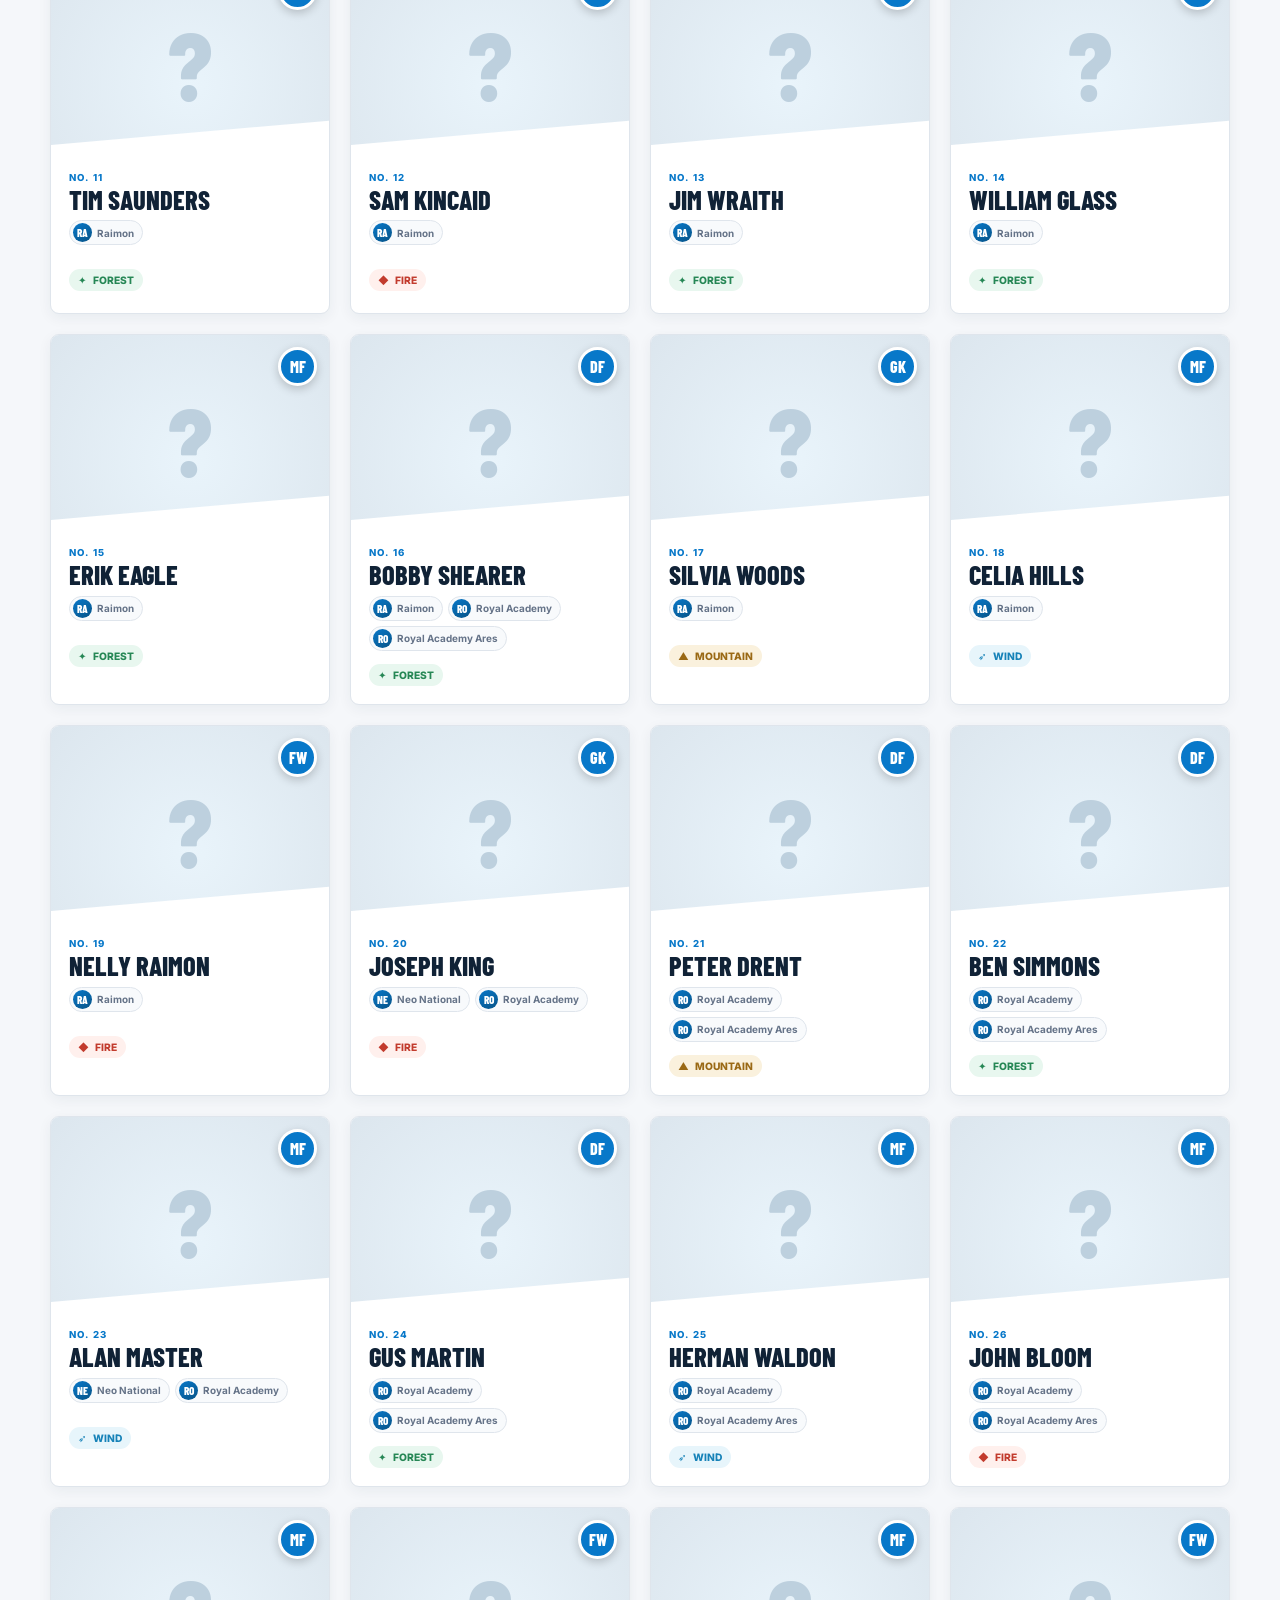
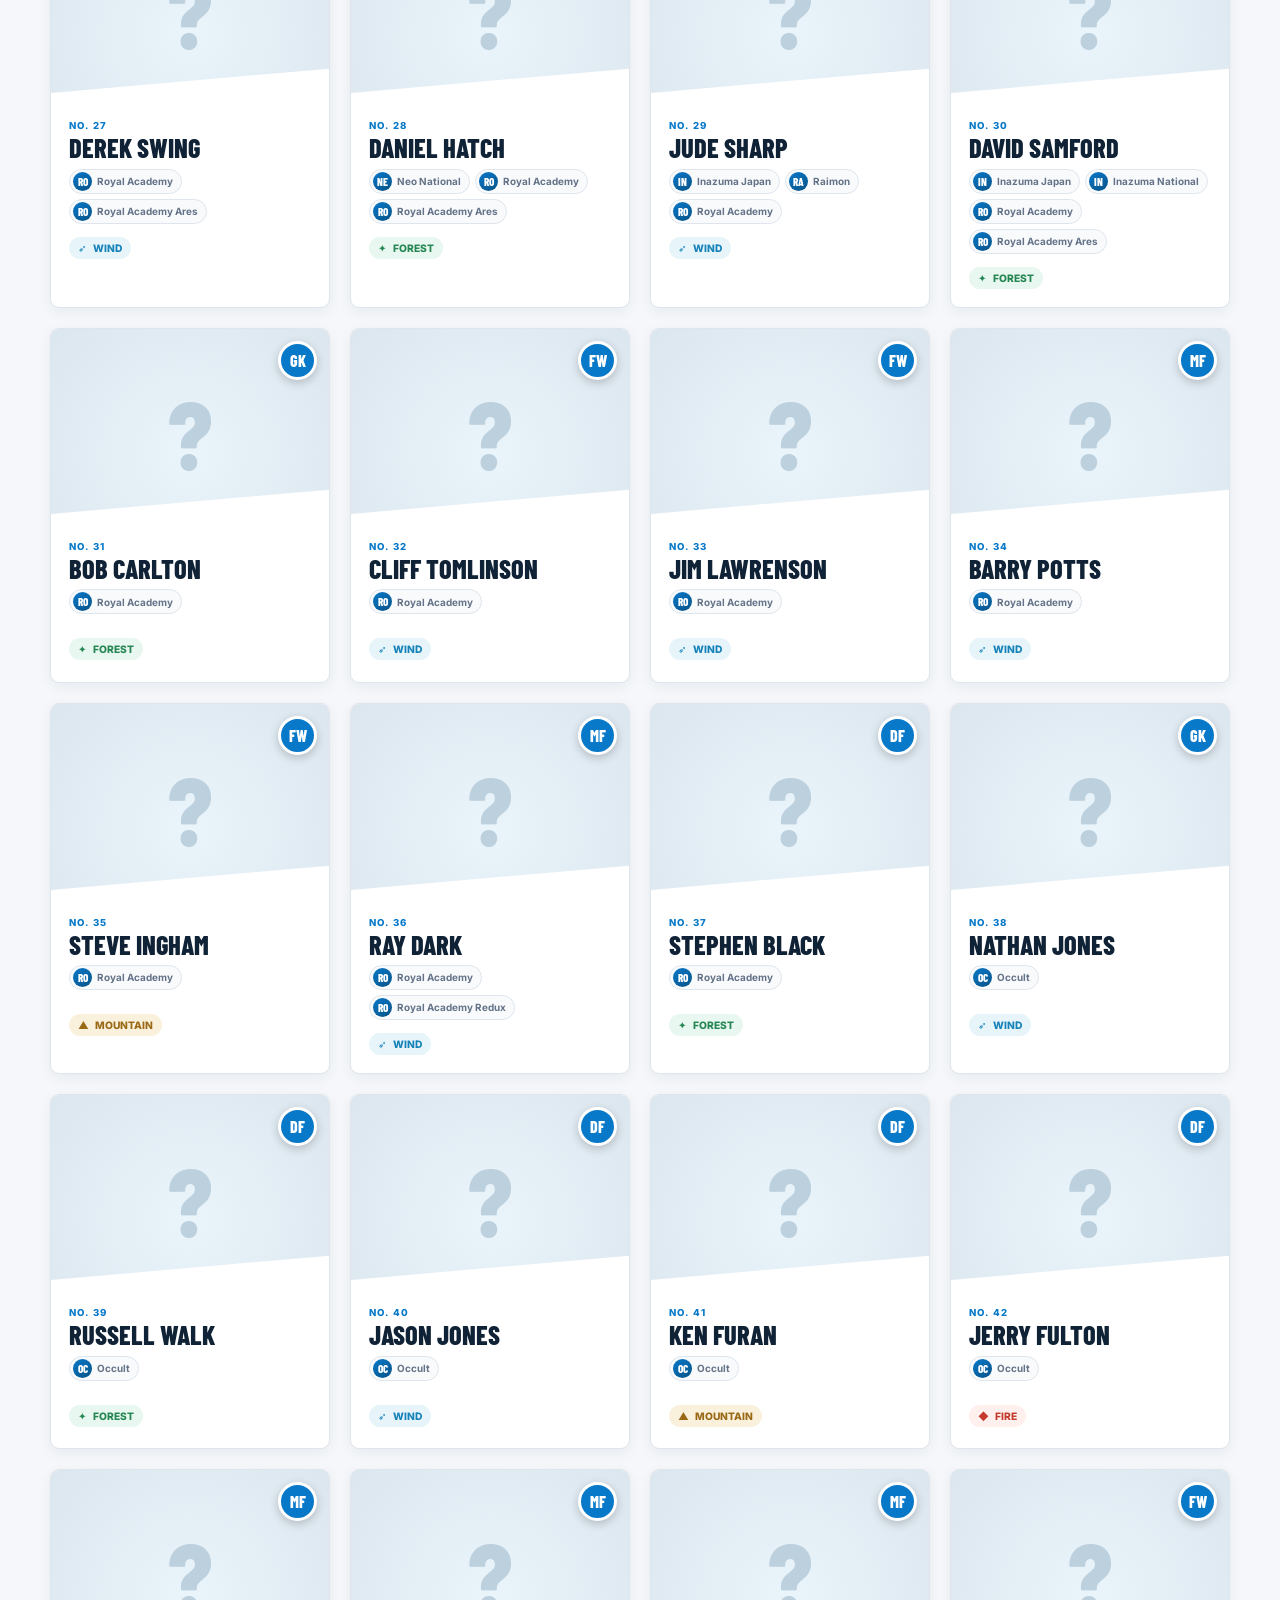
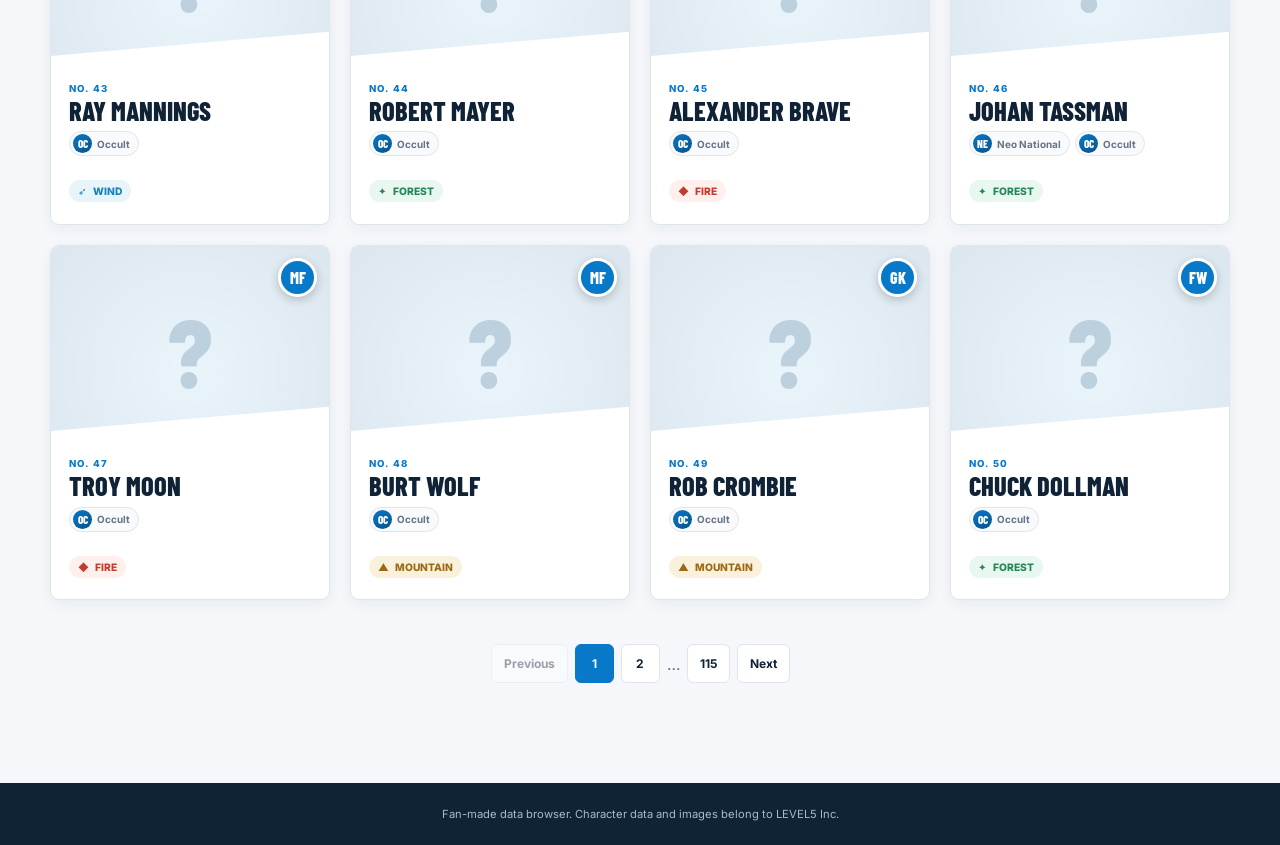
==== commit 0aef975c: "feat: filter InaCodex players by existing game field" ====
--- a/index.html
+++ b/index.html
@@ -35,6 +35,7 @@
     <section id="players-view" class="app-view">
       <section class="filters" aria-label="Player filters">
         <label class="search-field"><span>Search by name</span><span class="search-field__control"><svg aria-hidden="true" viewBox="0 0 24 24"><path d="m21 21-4.35-4.35m2.35-5.65a8 8 0 1 1-16 0 8 8 0 0 1 16 0Z"/></svg><input id="search" type="search" placeholder="e.g. Mark Evans" autocomplete="off"></span></label>
+        <label><span>Game</span><select id="game-filter"><option value="">All games</option></select></label>
         <label><span>Team</span><select id="team-filter"><option value="">All teams</option></select></label>
         <label><span>Position</span><select id="position-filter"><option value="">All positions</option></select></label>
         <label><span>Element</span><select id="element-filter"><option value="">All elements</option></select></label>
--- a/styles.css
+++ b/styles.css
@@ -1229,6 +1229,17 @@
 }
 
 /* Player Ratings generators */
+.ratings-variants-panel { grid-column: 1 / -1; display: grid; gap: 8px; padding: 9px; border: 1px solid var(--line); border-radius: 12px; background: #f8fafc; }
+.ratings-variant-tabs, .ratings-add-variant, .ratings-variant-actions { display: flex; flex-wrap: wrap; gap: 6px; align-items: center; }
+.ratings-variant-tab.is-active { color: #fff; background: var(--blue); border-color: var(--blue); }
+.ratings-add-variant select { min-width: 70px; height: 34px; border: 1px solid var(--line); border-radius: 7px; background: #fff; }
+.ratings-variant-visuals summary { cursor: pointer; color: var(--blue-dark); font-size: .7rem; font-weight: 900; letter-spacing: .06em; }
+.ratings-variant-visuals[open] { display: grid; grid-template-columns: 1fr 1fr; gap: 7px; }
+.ratings-variant-visuals label { display: grid; gap: 3px; min-width: 0; color: var(--muted); font-size: .68rem; font-weight: 700; }
+.ratings-variant-visuals summary { grid-column: 1 / -1; }
+.ratings-variant-visuals input { box-sizing: border-box; width: 100%; min-width: 0; height: 34px; padding: 0 8px; border: 1px solid var(--line); border-radius: 7px; }
+@media (max-width: 520px) { .ratings-variant-visuals[open] { grid-template-columns: 1fr; } .ratings-variant-actions .button, .ratings-add-variant .button { flex: 1 1 180px; } }
+
 .ratings-auto-panel, .ratings-generate-panel {
   display: grid;
   gap: 8px;
